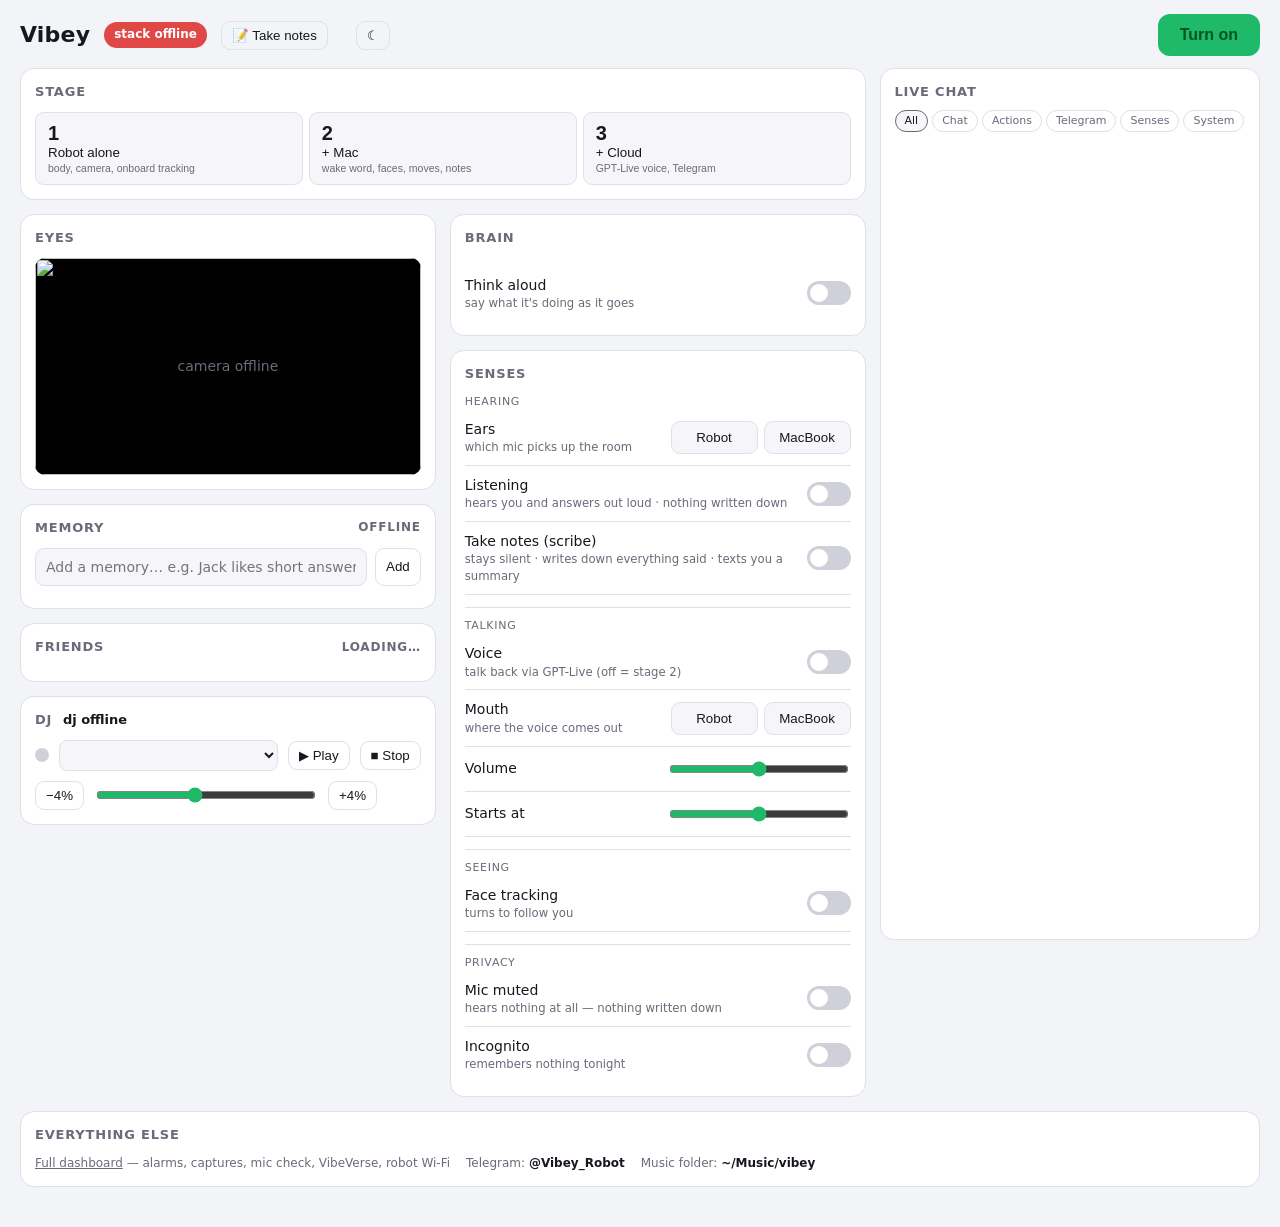
==== control.html @ 6e86411a "Stream of consciousness: inline event indicators in Live chat (dashboard + iOS) reachy_events.py: em" ====
<!doctype html>
<meta charset="utf-8">
<meta name="viewport" content="width=device-width,initial-scale=1">
<title>Vibey</title>
<style>
  /* Light by default, dark by OS setting; the ☀/☾ button pins either. */
  :root { color-scheme:light; --bg:#f3f4f8; --panel:#ffffff; --line:#dfe0e8; --text:#17171f; --dim:#6a6a7a; --on:#1fb96a; --off:#cfd0da; --warn:#c77a12; --bad:#e04848; --field:#f6f6fa; }
  @media (prefers-color-scheme:dark){ :root:not([data-theme="light"]) { color-scheme:dark; --bg:#0b0b0f; --panel:#15151c; --line:#26262f; --text:#ececf1; --dim:#8b8b99; --on:#7ef0a6; --off:#3a3a46; --warn:#ffb454; --bad:#ff6b6b; --field:#0f0f14; } }
  :root[data-theme="dark"] { color-scheme:dark; --bg:#0b0b0f; --panel:#15151c; --line:#26262f; --text:#ececf1; --dim:#8b8b99; --on:#7ef0a6; --off:#3a3a46; --warn:#ffb454; --bad:#ff6b6b; --field:#0f0f14; }
  * { box-sizing:border-box }
  body { margin:0; background:var(--bg); color:var(--text); font:14px/1.45 -apple-system,Inter,system-ui,sans-serif }
  a { color:inherit }
  .wrap { max-width:1100px; margin:0 auto; padding:18px 18px 60px }
  header { display:flex; align-items:center; gap:14px; flex-wrap:wrap; margin-bottom:16px }
  h1 { font-size:22px; margin:0; letter-spacing:.2px }
  .pill { padding:4px 10px; border-radius:999px; background:var(--off); font-size:12px; font-weight:600 }
  .pill.awake { background:var(--on); color:#052 }
  .pill.offline { background:var(--bad); color:#fff }
  .big { margin-left:auto; padding:12px 22px; border-radius:12px; border:0; font-size:16px; font-weight:700; cursor:pointer; color:#052; background:var(--on) }
  .big.off { background:var(--bad); color:#fff }
  .grid { display:grid; grid-template-columns:repeat(auto-fit,minmax(320px,1fr)); gap:14px }
  .panel { background:var(--panel); border:1px solid var(--line); border-radius:14px; padding:14px }
  .panel.wide { grid-column:1/-1 }
  h2 { font-size:13px; text-transform:uppercase; letter-spacing:.8px; color:var(--dim); margin:0 0 10px; display:flex; justify-content:space-between; align-items:center }
  .sub { color:var(--dim); font-size:12px }
  .eyes { position:relative; background:#000; border-radius:10px; overflow:hidden; aspect-ratio:16/9 }
  /* contain, not cover: the frame keeps its own shape whatever the box is, and
     the overlay canvas (sized to the same frame in JS) letterboxes with it, so
     the face circles stay on the faces. */
  .eyes img,.eyes video,.eyes canvas { position:absolute; inset:0; width:100%; height:100%; object-fit:contain }
  .eyes video { display:none } .eyes.rtc video { display:block } .eyes.rtc img { display:none }
  .eyes .noc { position:absolute; inset:0; display:grid; place-items:center; color:var(--dim) }
  .row { display:flex; align-items:center; justify-content:space-between; padding:9px 0; border-bottom:1px solid var(--line) }
  .row:last-child { border-bottom:0 }
  .row .l { display:flex; flex-direction:column }
  .row .l small { color:var(--dim) }
  .sw { width:44px; height:24px; border-radius:999px; background:var(--off); position:relative; cursor:pointer; border:0; flex:none; transition:background .15s }
  .sw::after { content:""; position:absolute; top:3px; left:3px; width:18px; height:18px; border-radius:50%; background:#fff; transition:left .15s }
  .sw.on { background:var(--on) } .sw.on::after { left:23px }
  .sw:disabled { opacity:.35; cursor:default }
  select { background:var(--field); color:var(--text); border:1px solid var(--line); border-radius:8px; padding:6px 8px }
  /* Sliders flex with their column instead of holding a fixed pixel width that
     crowds the label once the layout goes three-column. */
  input[type=range] { background:transparent; border:0; padding:0; height:22px; accent-color:var(--on);
    flex:1 1 120px; min-width:90px; max-width:180px; cursor:pointer; vertical-align:middle }
  #djslider { max-width:220px } #djtrack { flex:1 1 160px; min-width:0 }
  .seg { display:flex; gap:6px } .seg button { flex:1; padding:8px; border-radius:9px; border:1px solid var(--line); background:var(--field); color:var(--text); cursor:pointer }
  .seg button.on { background:var(--on); color:#052; border-color:var(--on); font-weight:700 }
  .fname { width:100%; background:transparent; border:1px solid transparent; border-radius:6px; color:inherit; font:inherit; text-align:center; padding:2px 4px }
  .fname:hover, .fname:focus { border-color:var(--line); outline:none; background:rgba(127,127,127,.08) }
  .stagebar { margin-bottom:14px }
  .stages button { display:grid; gap:2px; text-align:left; padding:10px 12px }
  .stages button b { font-size:20px; line-height:1 }
  .stages button small { color:var(--dim); font-weight:400; font-size:11px }
  .stages button.on small { color:inherit; opacity:.75 }
  .faces { display:grid; grid-template-columns:repeat(auto-fill,minmax(84px,1fr)); gap:10px }
  .face { text-align:center; font-size:12px } .face img { width:84px; height:84px; object-fit:cover; border-radius:12px; background:var(--off); display:block; margin:0 auto 4px }
  .face.here img { outline:3px solid var(--on) }
  /* Live chat: the conversation as it happens, newest at the bottom. */
  .log { font-family:ui-monospace,Menlo,monospace; font-size:13px; height:min(60vh,560px); overflow:auto; display:flex; flex-direction:column; gap:8px; padding-right:4px }
  .log .you { color:var(--text) } .log .bot { color:var(--on) }
  .log .who { font-weight:700; opacity:.7 }
  .log .empty { color:var(--dim); margin:auto; font-family:inherit }
  /* Stream of consciousness: compact inline indicators between the bubbles.
     Colour = kind. Tokens are redefined for dark below. */
  :root { --k-senses:#0b8fb0; --k-telegram:#2a74d8; --k-action:#a87a00; --k-thinking:#7a52d1; --k-system:var(--dim) }
  @media (prefers-color-scheme:dark){ :root:not([data-theme="light"]) { --k-senses:#5be3ff; --k-telegram:#6fb0ff; --k-action:#ffd23f; --k-thinking:#b89cff } }
  :root[data-theme="dark"] { --k-senses:#5be3ff; --k-telegram:#6fb0ff; --k-action:#ffd23f; --k-thinking:#b89cff }
  .evf { display:flex; gap:4px; flex-wrap:wrap; margin:-2px 0 8px }
  .evf button { font:inherit; font-size:11px; padding:2px 9px; border-radius:999px; border:1px solid var(--line); background:transparent; color:var(--dim); cursor:pointer }
  .evf button.on { background:var(--field); color:var(--text); border-color:var(--dim) }
  .log .ev { --k:var(--k-system); font-family:-apple-system,Inter,system-ui,sans-serif; font-size:12px; margin:-3px 0; animation:evin .25s ease-out }
  .log .ev.senses{--k:var(--k-senses)} .log .ev.telegram{--k:var(--k-telegram)} .log .ev.action{--k:var(--k-action)} .log .ev.thinking{--k:var(--k-thinking)}
  .log .ev > button { all:unset; box-sizing:border-box; display:flex; align-items:center; gap:7px; width:100%; padding:2px 8px 2px 7px; border-left:2px solid var(--k); border-radius:0 6px 6px 0; cursor:pointer; color:var(--dim) }
  .log .ev > button:hover, .log .ev.open > button { background:rgba(127,127,127,.08) }
  .log .ev .ic { width:16px; text-align:center; flex:none; font-size:11px }
  .log .ev .kd { color:var(--k); font-weight:600; flex:none; min-width:58px }
  .log .ev .lb { flex:1; min-width:0; white-space:nowrap; overflow:hidden; text-overflow:ellipsis }
  .log .ev .tm { flex:none; font-size:10.5px; opacity:.6; font-variant-numeric:tabular-nums }
  .log .ev pre { margin:3px 0 4px 9px; padding:7px 9px; border-left:2px solid var(--k); background:var(--field); border-radius:0 6px 6px 0; font:11.5px/1.45 ui-monospace,Menlo,monospace; color:var(--text); white-space:pre-wrap; word-break:break-word; max-height:260px; overflow:auto }
  .log .bubble.hl { background:rgba(127,127,127,.12); border-radius:6px }
  @keyframes evin { from { opacity:0; transform:translateY(3px) } to { opacity:1; transform:none } }
  .log.f-chat .ev:not(.thinking), .log.f-action > :not(.ev.action), .log.f-telegram > :not(.ev.telegram),
  .log.f-senses > :not(.ev.senses), .log.f-system > :not(.ev.system) { display:none }
  .dot { width:14px; height:14px; border-radius:50%; background:var(--off); display:inline-block; transition:transform .06s,background .06s; vertical-align:middle }
  .kv { display:flex; gap:16px; flex-wrap:wrap; color:var(--dim); font-size:12px } .kv b { color:var(--text) }
  .ghost { background:transparent; border:1px solid var(--line); color:var(--text); border-radius:9px; padding:6px 10px; cursor:pointer }
  .ghost:hover { border-color:var(--dim) }
  /* Group headings inside a panel: which sense a row belongs to, so "listening"
     and "take notes" can't read as two names for the same thing. */
  .grp { font-size:11px; text-transform:uppercase; letter-spacing:.7px; color:var(--dim);
         margin:12px 0 0; padding-top:10px; border-top:1px solid var(--line) }
  .grp:first-of-type { margin-top:0; padding-top:0; border-top:0 }
  .grp .warn { color:var(--warn); text-transform:none; letter-spacing:0; font-weight:600 }
  /* Memory: one plain file per memory, edited in place. */
  .mem { display:flex; gap:8px; align-items:flex-start; padding:6px 0; border-bottom:1px solid var(--line) }
  .mem:last-child { border-bottom:0 }
  .mem textarea { flex:1; resize:none; overflow:hidden; background:transparent; border:1px solid transparent; border-radius:8px;
    color:inherit; font:inherit; line-height:1.45; padding:5px 8px; min-height:32px }
  .mem textarea:hover,.mem textarea:focus { border-color:var(--line); outline:none; background:var(--field) }
  .mem .d { color:var(--dim); font-size:11px; white-space:nowrap; padding-top:7px; min-width:112px }
  .mem .x { background:transparent; border:0; color:var(--dim); cursor:pointer; font-size:16px; padding:4px 6px; border-radius:6px; line-height:1 }
  .mem .x:hover { color:var(--bad); background:rgba(127,127,127,.1) }
  .mem.saved textarea { border-color:var(--on) }
  .memadd { display:flex; gap:8px; margin-bottom:8px }
  .memadd input { flex:1; background:var(--field); color:var(--text); border:1px solid var(--line); border-radius:9px; padding:8px 10px; font:inherit }
  .memlist { columns:2 420px; column-gap:22px }
  .memlist .mem { break-inside:avoid }
  /* (legacy layer styles, unused) */
  .layer { padding:10px 0 4px; border-top:1px solid var(--line) }
  .layer:first-child { border-top:0; padding-top:0 }
  .layer h3 { margin:0 0 4px; font-size:13px; display:flex; align-items:center; gap:8px }
  .layer h3 .n { width:20px; height:20px; border-radius:6px; display:grid; place-items:center; background:var(--on); color:#052; font-size:12px }
  .layer h3 .where { margin-left:auto; font-weight:400; color:var(--dim); font-size:11px }
  .layer .row { padding:6px 0; align-items:flex-start; gap:10px }
  .layer .row > b { text-align:right; font-weight:600; white-space:nowrap }
  .mlist { margin:4px 0 2px; padding:0 0 0 16px; color:var(--dim); font-size:12px }
  .mlist li { margin:2px 0 }
  .tag { font-size:10px; font-weight:700; padding:1px 6px; border-radius:999px; border:1px solid var(--warn); color:var(--warn); white-space:nowrap }
  .memnext { color:var(--dim); font-size:12px; padding-top:8px; border-top:1px dashed var(--line) }

  /* Layout. JS (layout() below) puts the panels into independent columns, so
     a tall panel never stretches its neighbour and leaves a gap.
       m1 (<768px)     one column: Stage, Live chat, Eyes, Memory, Brain, Senses, rest
       m2 (768-1279)   Stage + Live chat full width, then two columns
       m3 (>=1280)     Stage on top; Eyes/Memory/DJ · Brain/Senses/Friends · sticky Live chat */
  .grid { display:flex; flex-direction:column; gap:14px }
  .cols { display:grid; gap:14px; align-items:start }
  .col { display:flex; flex-direction:column; gap:14px; min-width:0 }
  .m2 .cols { grid-template-columns:1fr 1fr }
  .m3 .cols { grid-template-columns:minmax(0,2fr) minmax(360px,.9fr) }
  .m3 .cols.pack, .m2 .cols.pack { grid-template-columns:minmax(0,1fr) minmax(0,1fr) }
  #p-friends h2 { cursor:pointer; user-select:none }
  #p-friends.shut #faces { display:none }
  .face.more { display:grid; place-items:center; width:84px; height:84px; margin:0 auto; border-radius:12px; border:1px dashed var(--line); background:var(--field); color:var(--dim); cursor:pointer; font:inherit; font-size:12px }
  .face.more:hover { color:var(--text); border-color:var(--dim) }
  .log .meta { color:var(--dim); font-style:italic; opacity:.75 }
  .colgrip { display:none }
  @media (min-width:1280px){
    .wrap { max-width:none; padding:14px 20px 40px }
    header { margin-bottom:12px }
    .stagebar { margin-bottom:0 }
    /* Live chat rides along as you scroll: a full-height column of its own. */
    .m3 .col.chat { align-self:stretch }
    .m3 #p-log { position:sticky; top:14px; height:calc(100vh - 28px); min-height:420px; display:flex; flex-direction:column }
    .m3 #p-log .log { flex:1 1 0; height:auto; min-height:0 }
    #p-eyes { position:relative }
    .m3 .colgrip { display:block; position:absolute; top:0; bottom:0; right:-10px; width:8px; cursor:col-resize; border-radius:4px; z-index:2 }
    .colgrip:hover,.colgrip.drag { background:var(--line) }
    .stages button small { font-size:10.5px }
  }
  .memlist { columns:1 }
  .panel { min-width:0 }
  @media (min-width:1700px){ .m3 .memlist { columns:2 300px } }
</style>

<div class=wrap>
<header>
  <h1>Vibey</h1>
  <span class=pill id=status>connecting…</span>
  <button class=ghost id=scribe title="Keep notes of the room and text them to Telegram">📝 Take notes</button>
  <span class=sub id=cost></span>
  <button class=ghost id=theme title="Light / dark" aria-label="Toggle light or dark mode">☾</button>
  <button class=big id=power>Turn on</button>
</header>

<div class=grid id=grid>

  <div class="panel stagebar wide" id=p-stage>
    <h2><span>Stage</span><span class=sub id=stagesub></span></h2>
    <div class="seg stages" id=stages>
      <button data-stage=1><b>1</b> Robot alone<small>body, camera, onboard tracking</small></button>
      <button data-stage=2><b>2</b> + Mac<small>wake word, faces, moves, notes</small></button>
      <button data-stage=3><b>3</b> + Cloud<small>GPT-Live voice, Telegram</small></button>
    </div>
  </div>

  <div class="panel wide" id=p-log>
    <h2><span>Live chat</span><span class=sub id=logsub></span></h2>
    <div class=evf id=evf role=group aria-label="Show in live chat"><button data-f=all>All</button><button data-f=chat>Chat</button><button data-f=action>Actions</button><button data-f=telegram>Telegram</button><button data-f=senses>Senses</button><button data-f=system>System</button></div>
    <div class=log id=log></div>
  </div>

  <div class="panel wide" id=p-eyes>
    <h2><span>Eyes</span><span class=sub id=eyesub></span></h2>
    <div class=eyes id=eyesbox>
      <img id=cam alt="">
      <video id=camv muted autoplay playsinline disablepictureinpicture></video>
      <canvas id=fov width=960 height=540></canvas>
      <div class=noc id=noc>camera offline</div>
    </div>
  </div>

  <div class=panel id=p-brain>
    <h2>Brain</h2>
    <div class=seg id=brain></div>
    <div class=sub id=brainsub style="margin-top:8px"></div>
    <div class=row style="margin-top:8px"><div class=l>Think aloud<small>say what it's doing as it goes</small></div><button class=sw data-dial=think_aloud></button></div>
  </div>

  <div class=panel id=p-senses>
    <h2>Senses</h2>
    <div class=grp>Hearing <span class=warn id=scribesub></span></div>
    <div class=row><div class=l>Ears<small>which mic picks up the room</small></div><div class=seg id=mic style="width:180px"><button data-mic=robot>Robot</button><button data-mic=laptop>MacBook</button></div></div>
    <div class=row><div class=l>Listening<small>hears you and answers out loud · nothing written down</small></div><button class=sw data-dial=listening></button></div>
    <div class=row><div class=l>Take notes (scribe)<small>stays silent · writes down everything said · texts you a summary</small></div><button class=sw id=scribe2 aria-label="Take notes"></button></div>

    <div class=grp>Talking</div>
    <div class=row><div class=l>Voice<small>talk back via GPT-Live (off = stage 2)</small></div><button class=sw data-dial=voice></button></div>
    <div class=row><div class=l>Mouth<small>where the voice comes out</small></div><div class=seg id=spk style="width:180px"><button data-spk=robot>Robot</button><button data-spk=laptop>MacBook</button></div></div>
    <div class=row><div class=l>Volume <small id=volv></small></div><input type=range id=vol min=0 max=100 step=5></div>
    <div class=row><div class=l>Starts at<small id=svolv></small></div><input type=range id=svol min=0 max=100 step=5></div>

    <div class=grp>Seeing</div>
    <div class=row><div class=l>Face tracking<small>turns to follow you</small></div><button class=sw data-dial=face_tracking></button></div>

    <div class=grp>Privacy</div>
    <div class=row><div class=l>Mic muted<small>hears nothing at all — nothing written down</small></div><button class=sw data-dial=muted></button></div>
    <div class=row><div class=l>Incognito<small>remembers nothing tonight</small></div><button class=sw data-dial=incognito></button></div>
  </div>

  <div class="panel wide" id=p-dj>
    <h2><span>DJ &nbsp;<span id=djtitle style="text-transform:none;letter-spacing:0;color:var(--text)">nothing loaded</span></span><span class=sub id=djbpm></span></h2>
    <div style="display:flex;gap:10px;align-items:center;flex-wrap:wrap">
      <span class=dot id=djdot></span>
      <select id=djtrack></select>
      <button class=ghost id=djplay>▶ Play</button>
      <button class=ghost id=djstop>■ Stop</button>
      <button class=ghost id=djdown>−4%</button>
      <input type=range id=djslider min=80 max=125 value=100>
      <button class=ghost id=djup>+4%</button>
      <span class=sub id=djpos></span>
    </div>
  </div>

  <div class=panel id=p-friends>
    <h2><span>Friends</span><span class=sub id=friendsub>loading…</span></h2>
    <div class=faces id=faces></div>
  </div>

  <div class="panel wide" id=p-memory>
    <h2><span>Memory</span><span class=sub id=memsub>loading…</span></h2>
    <form class=memadd id=memadd><input id=memnew placeholder="Add a memory… e.g. Jack likes short answers while coding" aria-label="New memory"><button class=ghost>Add</button></form>
    <div class=memlist id=memory></div>
  </div>

  <div class="panel wide" id=p-else>
    <h2>Everything else</h2>
    <div class=kv>
      <span><a href="/full">Full dashboard</a> — alarms, captures, mic check, VibeVerse, robot Wi-Fi</span>
      <span>Telegram: <b>@Vibey_Robot</b></span>
      <span>Music folder: <b>~/Music/vibey</b></span>
    </div>
  </div>
</div>
</div>

<script>
const $=id=>document.getElementById(id);
const CAM=location.protocol+'//'+location.hostname+':8771', DJ=location.protocol+'//'+location.hostname+':8778';
const j=(u,b)=>fetch(u,b?{method:'POST',headers:{'Content-Type':'application/json'},body:JSON.stringify(b)}:{}).then(r=>r.json()).catch(()=>null);

// ---- status + power -------------------------------------------------------
let chat=null, dials=null, brainInfo=null;
// What the user just asked for, shown immediately and held until the server
// agrees (or 40s pass). Every control here starts something that takes
// seconds — motors, sockets — and a click that changes nothing on screen
// for five seconds reads as a click that did nothing.
const want={power:null, brain:null, dials:{}, at:0};
const stale=()=>Date.now()-want.at>40000;
// One poll at a time. Three fetches can take longer than the 1.5s interval, and
// overlapping polls landed out of order, repainting a newer state with an older one.
let polling=false;
async function poll(){ if(polling) return; polling=true; try{ await pollOnce(); } finally{ polling=false; } }
async function pollOnce(){
  chat=await j('/chatstate'); dials=await j('/dials'); brainInfo=await j('/brain');
  if(chat&&want.power!==null){ const awakeNow=!chat.asleep&&!chat.off; if(awakeNow===want.power||stale()) want.power=null; }
  if(brainInfo&&want.brain&&(brainInfo.brain===want.brain||stale())) want.brain=null;
  if(dials) for(const k of Object.keys(want.dials)){ if(dials[k]===want.dials[k]||stale()) delete want.dials[k]; }
  const st=$('status'), p=$('power');
  if(!chat){ st.textContent='stack offline'; st.className='pill offline'; p.disabled=true; return; }
  p.disabled=false;
  const awake=!chat.asleep && !chat.off, busy=want.power!==null||!!chat.turning;
  // One plain answer to "what is it doing right now".
  const sc=chat.scribe||{}, brainName=(brainInfo&&brainInfo.brains&&brainInfo.brains[brainInfo.brain]&&brainInfo.brains[brainInfo.brain].label)||(chat.voice_brain==='live'?'GPT-Live':'Realtime');
  if(!busy&&!chat.off&&!sc.on&&(chat.stage||3)<3){ st.textContent=chat.stage===1?'stage 1 · robot alone':'stage 2 · Mac, no cloud'; st.className='pill awake'; } else
  st.textContent=busy?((want.power??(chat.turning==='on'))?'waking up…':'going to sleep…'):chat.off?'off':sc.on?`📝 taking notes · ${sc.minutes||0} min · not talking`:awake?(chat.speaking?`talking · ${brainName}`:`voice on · ${brainName} · listening`):'asleep · say "hey vibey"';
  st.className='pill'+((awake||sc.on)&&!busy?' awake':'');
  const stg=want.stage??chat.stage??3;
  document.querySelectorAll('#stages button').forEach(b=>{ b.classList.toggle('on',+b.dataset.stage===stg); b.disabled=chat.off||busy; });
  $('stagesub').textContent=want.stage?'switching…':chat.off?'switched off':({1:'only the Raspberry Pi is doing anything',2:'the Mac is thinking, nothing leaves the house',3:'everything on'})[stg];
  if(want.stage&&chat.stage===want.stage) want.stage=null;
  const sb=$('scribe'); sb.textContent=sc.on?'■ Stop notes':'📝 Take notes'; sb.disabled=busy||chat.off;
  const sb2=$('scribe2'); sb2.classList.toggle('on',!!sc.on); sb2.disabled=busy||chat.off;
  // Say out loud in the Hearing group when the room is being written down.
  $('scribesub').textContent=sc.on?`● writing this down · ${sc.minutes||0} min`:(dials&&dials.muted?'mic muted':'');
  p.disabled=busy||pressing; p.textContent=(busy||pressing)?'…':awake?'Turn off':'Turn on'; p.className='big'+(awake?' off':'');
  if(dials){ const sp=want.dials.speaker_source??dials.speaker_source; document.querySelectorAll('#spk button').forEach(b=>b.classList.toggle('on',b.dataset.spk===sp)); }
  if(dials){ const m=want.dials.mic_source??dials.mic_source; document.querySelectorAll('#mic button').forEach(b=>b.classList.toggle('on',b.dataset.mic===m)); }
  if(dials){ document.querySelectorAll('.sw[data-dial]').forEach(b=>{ const k=b.dataset.dial; const v=(k in want.dials)?want.dials[k]:!!dials[k]; b.classList.toggle('on',v); b.disabled=!awake&&(k==='listening'||k==='face_tracking'); });
    if(document.activeElement!==$('vol')){ if(dials.volume!=null){ const v=volToSlider(dials.volume); $('vol').value=v; $('volv').textContent=v+'%'; $('vol').disabled=false; } else { $('volv').textContent='–'; $('vol').disabled=true; } }
    if(document.activeElement!==$('svol')){ if(dials.start_volume!=null){ const v=volToSlider(dials.start_volume); $('svol').value=v; $('svolv').textContent=v+'% on every wake'; $('svol').disabled=false; } else { $('svolv').textContent='–'; $('svol').disabled=true; } } }
  if(brainInfo) renderBrain();
  renderLog();
  const c=await j('/cost'); if(c) $('cost').textContent=`$${(c.today||0).toFixed(2)} today`;
}
(function(){ const r=document.documentElement, b=$('theme');
  const dark=()=>r.dataset.theme?r.dataset.theme==='dark':matchMedia('(prefers-color-scheme: dark)').matches;
  try{ const t=localStorage.getItem('vibey-theme'); if(t) r.dataset.theme=t; }catch(_){}
  const paint=()=>{ b.textContent=dark()?'☀':'☾'; }; paint();
  b.onclick=()=>{ r.dataset.theme=dark()?'light':'dark'; try{localStorage.setItem('vibey-theme',r.dataset.theme);}catch(_){} paint(); };
})();
document.querySelectorAll('#stages button').forEach(b=>b.onclick=async()=>{ const n=+b.dataset.stage; want.stage=n; want.at=Date.now(); poll(); const r=await j('/stage',{stage:n}); if(!r||r.error){ want.stage=null; if(r&&r.error) alert(r.error); } poll(); });
document.querySelectorAll('#spk button').forEach(b=>b.onclick=async()=>{ want.dials.speaker_source=b.dataset.spk; want.at=Date.now(); poll(); const r=await j('/dials',{speaker_source:b.dataset.spk}); if(!r||r.error) delete want.dials.speaker_source; poll(); });
document.querySelectorAll('#mic button').forEach(b=>b.onclick=async()=>{ want.dials.mic_source=b.dataset.mic; want.at=Date.now(); poll(); const r=await j('/dials',{mic_source:b.dataset.mic}); if(!r||r.error) delete want.dials.mic_source; poll(); });
$('scribe2').onclick=()=>$('scribe').onclick();
$('scribe').onclick=async()=>{ const on=!(chat&&chat.scribe&&chat.scribe.on); $('scribe').disabled=true; const r=await j('/scribe',{on}); if(r&&r.error) alert(r.error); poll(); };
// Power: disabled the moment it is pressed, and the target comes from a FRESH
// read of the chat service, not the last poll. Toggling a stale copy is what
// turned one press into ON, then OFF a few seconds later, then ON again.
let pressing=false;
$('power').onclick=async()=>{ const p=$('power'); if(p.disabled||pressing) return; pressing=true; p.disabled=true; p.textContent='…'; try{
  const cur=await j('/chatstate'); if(!cur||cur.mode==='offline') return;
  chat=cur; want.at=Date.now();
  if(cur.turning){ want.power=cur.turning==='on'; return; }
  const on=!(!cur.asleep&&!cur.off); want.power=on;
  const r=await j('/turn',{on});
  if(!r||r.error){ want.power=null; if(r&&r.error) alert(r.error); } else if(r.ignored&&!r.turning) want.power=null;
  } finally{ pressing=false; } poll(); };
document.querySelectorAll('.sw[data-dial]').forEach(b=>b.onclick=async()=>{ const k=b.dataset.dial; const v=!((k in want.dials)?want.dials[k]:(dials&&dials[k])); want.dials[k]=v; want.at=Date.now(); b.classList.toggle('on',v); const r=await j('/dials',{[k]:v}); if(!r||r.error){ delete want.dials[k]; } poll(); });
// The robot's bottom half is near-silent (its volume curve is not even), so the
// slider spans only the audible 50-100. Slider 0 still means off.
const sliderToVol=s=>s<=0?0:Math.round(50+s/2), volToSlider=v=>v<=0?0:Math.max(5,Math.round((v-50)*2/5)*5);
$('vol').oninput=e=>$('volv').textContent=e.target.value+'%';
$('vol').onchange=async e=>{ await j('/dials',{volume:sliderToVol(+e.target.value)}); poll(); };
// "Starts at" changes the next wake, not this moment — no whistle, nothing
// audible happens when you move it. That is why it is a second slider and not
// a mode on the first one.
$('svol').oninput=e=>$('svolv').textContent=e.target.value+'% on every wake';
$('svol').onchange=async e=>{ await j('/dials',{start_volume:sliderToVol(+e.target.value)}); poll(); };

// ---- brain ----------------------------------------------------------------
function renderBrain(){
  const seg=$('brain'); const opts=brainInfo.options||{};
  const shown=want.brain||brainInfo.brain;
  seg.innerHTML=Object.entries(opts).map(([k,v])=>`<button data-b="${k}" class="${k===shown?'on':''}">${v.label}${want.brain===k?' …':''}</button>`).join('');
  seg.querySelectorAll('button').forEach(b=>b.onclick=async()=>{ want.brain=b.dataset.b; want.at=Date.now(); renderBrain(); const r=await j('/brain',{brain:b.dataset.b}); if(!r||r.error){ want.brain=null; alert((r&&r.error)||'brain switch failed'); } poll(); });
  const cur=opts[shown]; const awake=chat&&!chat.asleep&&!chat.off;
  $('brainsub').textContent=(cur?cur.blurb:'')+(want.brain?(awake?' · restarting the conversation on it…':' · saved, used on next wake'):'');
}

// ---- layout ---------------------------------------------------------------
// Narrow: one column in reading order. Medium/wide: Stage on top, then the
// panels below are packed into two EQUAL-width columns, each going into
// whichever column is shortest right now (masonry). Equal widths mean moving a
// panel never changes its height, so packing settles instead of flapping.
// Wide adds Live chat as its own sticky right column. Re-packed on resize and
// whenever a panel's height changes (ResizeObserver).
const ORDER=['p-stage','p-log','p-eyes','p-memory','p-brain','p-senses','p-dj','p-friends','p-else'];
const PACK=['p-eyes','p-brain','p-senses','p-memory','p-friends','p-dj'];
let layoutMode=0, packKey='', packRaf=0;
const PNL=Object.fromEntries(ORDER.map(id=>[id,document.getElementById(id)])), $p=id=>PNL[id]; // cached: detached panels aren't findable by id
const div=(cls,...kids)=>{ const d=document.createElement('div'); d.className=cls; kids.forEach(k=>d.appendChild(k)); return d; };
function layout(){ const w=innerWidth, m=w>=1280?3:w>=768?2:1;
  if(m!==layoutMode){ layoutMode=m; packKey='';
    const g=$('grid'), L=$('log'), atEnd=L.scrollTop+L.clientHeight>=L.scrollHeight-40;
    if(m===1) g.replaceChildren(...ORDER.map($p));
    else { const pack=div('cols pack',div('col'),div('col'));
      g.replaceChildren(...(m===2 ? [$p('p-stage'),$p('p-log'),pack,$p('p-else')]
        : [div('cols',div('col main',$p('p-stage'),pack),div('col chat',$p('p-log'))),$p('p-else')])); }
    g.className='grid m'+m; if(atEnd) L.scrollTop=L.scrollHeight; }
  pack(); }
function pack(){ if(layoutMode===1) return; const cs=document.querySelectorAll('.pack > .col'); if(cs.length<2) return;
  const a=document.activeElement; if(a&&/^(INPUT|TEXTAREA|SELECT)$/.test(a.tagName)&&a.closest('.pack')) return; // never move a panel mid-edit
  const h=[0,0], gap=14, to=PACK.map(id=>{ const i=h[1]<h[0]?1:0; h[i]+=$p(id).offsetHeight+gap; return i; });
  const key=to.join(''); if(key===packKey) return; packKey=key;
  PACK.forEach((id,k)=>cs[to[k]].appendChild($p(id))); }
const repack=()=>{ cancelAnimationFrame(packRaf); packRaf=requestAnimationFrame(layout); };
layout(); addEventListener('resize',repack); document.addEventListener('focusout',()=>setTimeout(repack,50));
if(window.ResizeObserver){ const ro=new ResizeObserver(repack); PACK.forEach(id=>ro.observe($p(id))); }

// ---- eyes -----------------------------------------------------------------
// Two ways to see. MJPEG from the camera bridge (:8771) is the default: works
// from any device, respects privacy mode, ~30fps, frames served <5ms after
// they arrive. Opt-in (?rtc=1, remembered; ?rtc=0 to undo), this page opens
// its own WebRTC session straight to the robot the way Pollen's desktop app
// does: hardware H.264 into a <video>, MJPEG until its first frame and again
// if it drops. Not the default because it is no faster here (Chrome holds
// ~150ms in its jitter buffer; measured level with MJPEG) and every direct
// viewer is another ~8 Mbps on the robot's Wi-Fi uplink: with two of them
// open the bridge fell from 28fps to 6, starving gestures and face memory.
const camImg=()=>{ if(!$('cam').src) $('cam').src=CAM+'/stream'; };
camImg(); $('cam').onerror=()=>{ if(!$('eyesbox').classList.contains('rtc')) $('noc').style.display='grid'; };
// Match the overlay to the real frame size, so "contain" letterboxes both the
// same way and a circle drawn at 0.5,0.5 lands in the middle of the picture.
const fitFov=(w,h)=>{ const c=$('fov'); if(w&&h&&(c.width!==w||c.height!==h)){ c.width=w; c.height=h; } };
$('cam').onload=e=>{ $('noc').style.display='none'; fitFov(e.target.naturalWidth,e.target.naturalHeight); };
(()=>{ const V=$('camv'), box=$('eyesbox');
  const q=new URLSearchParams(location.search).get('rtc');
  try{ if(q!==null) localStorage.setItem('vibey.rtc',q==='1'?'1':'0'); if(localStorage.getItem('vibey.rtc')!=='1') return; }catch(_){ if(q!=='1') return; }
  if(!window.RTCPeerConnection || !/^(localhost|127\.0\.0\.1|\[::1\])$/.test(location.hostname)) return;
  let pc=null, ws=null, live=false, retry=0, lastT=0, lastAt=0, began=0;
  const show=on=>{ live=on; box.classList.toggle('rtc',on);
    if(on){ $('noc').style.display='none'; $('cam').removeAttribute('src'); }  // stop pulling MJPEG
    else camImg(); };
  const stop=why=>{ if(why) console.log('[eyes] webrtc:',why); try{ws&&ws.close()}catch(_){}; try{pc&&pc.close()}catch(_){};
    ws=pc=null; if(live) show(false); clearTimeout(retry); retry=setTimeout(start,why==='privacy'?5000:8000); };
  async function start(){
    if(document.hidden){ clearTimeout(retry); retry=setTimeout(start,2000); return; }  // no robot uplink spent on a hidden page
    const st=await fetch(CAM+'/status').then(r=>r.json()).catch(()=>null);
    const R=st&&st.robot; if(!R){ return stop('privacy'); }
    const ip=R.host; let sid=null; began=Date.now();
    // The robot builds its ICE candidates from the address it THINKS it has.
    // After a network move that can be stale (10.42.0.1, hotspot mode) while
    // the robot answers fine at ip, so also offer every candidate at ip.
    const fix=c=>{ const m=/^(candidate:\S+ \d+ udp \d+ )(\d+\.\d+\.\d+\.\d+)( .*typ host.*)$/i.exec(c);
      return m&&/^\d+\.\d+\.\d+\.\d+$/.test(ip)&&m[2]!==ip ? [c, m[1]+ip+m[3]] : [c]; };
    ws=new WebSocket(`ws://${ip}:${R.signalling}`);
    pc=new RTCPeerConnection({iceServers:[]}); window.vibeyEyes={pc};  // for getStats() from the console
    const send=o=>ws&&ws.readyState===1&&ws.send(JSON.stringify(o));
    pc.onicecandidate=e=>{ if(e.candidate&&sid) send({type:'peer',sessionId:sid,ice:{candidate:e.candidate.candidate,sdpMLineIndex:e.candidate.sdpMLineIndex}}); };
    pc.ontrack=e=>{ if(e.track.kind!=='video') return;
      // Ask for the smallest playout delay the browser will give us.
      try{ e.receiver.playoutDelayHint=0 }catch(_){} try{ e.receiver.jitterBufferTarget=0 }catch(_){}
      V.srcObject=new MediaStream([e.track]); V.play().catch(()=>{}); };
    pc.onconnectionstatechange=()=>{ if(['failed','closed'].includes(pc&&pc.connectionState)) stop(pc.connectionState); };
    ws.onclose=()=>{ if(pc) stop('signalling closed'); };
    ws.onmessage=async ev=>{ const m=JSON.parse(ev.data);
      const open=id=>{ if(id&&!sid){ sid='pending'; send({type:'startSession',peerId:id}); } };
      if(m.type==='welcome'){ send({type:'setPeerStatus',roles:['listener'],meta:{name:'vibey-dashboard'}}); send({type:'list'}); }
      else if(m.type==='list') open(((m.producers||[]).find(p=>p.meta&&p.meta.name==='reachymini')||{}).id);
      else if(m.type==='peerStatusChanged'&&(m.roles||[]).includes('producer')&&m.meta&&m.meta.name==='reachymini') open(m.peerId);
      else if(m.type==='sessionStarted') sid=m.sessionId;
      else if(m.type==='peer'&&m.sdp){
        const sdp=m.sdp.sdp.split('\r\n').flatMap(l=>l.startsWith('a=candidate:')?fix(l.slice(2)).map(c=>'a='+c):[l]).join('\r\n');
        await pc.setRemoteDescription({type:m.sdp.type,sdp});
        // Receive-only, no local tracks: we never send audio back (the bridge
        // learned the hard way that client audio barges in over the speaker).
        // Marking the robot's mic m-line inactive would be tidier, but the
        // robot ends the session if we do, so its audio arrives and is ignored.
        const a=await pc.createAnswer(); await pc.setLocalDescription(a);
        send({type:'peer',sessionId:sid,sdp:{type:a.type,sdp:a.sdp}}); }
      else if(m.type==='peer'&&m.ice&&m.ice.candidate)
        for(const c of fix(m.ice.candidate)) pc.addIceCandidate({candidate:c,sdpMLineIndex:m.ice.sdpMLineIndex}).catch(()=>{});
      else if(m.type==='endSession'||m.type==='error') stop(m.type+(m.details?': '+m.details:''));
    };
  }
  // Live = frames are actually advancing. A frozen track falls back to MJPEG.
  setInterval(()=>{ const t=V.currentTime, now=Date.now();
    if(t!==lastT){ lastT=t; lastAt=now; if(!live&&V.videoWidth){ show(true); fitFov(V.videoWidth,V.videoHeight); } }
    else if(live&&now-lastAt>3000) stop('video stalled');
    else if(!live&&pc&&now-began>12000) stop('no video after 12s'); },500);
  document.addEventListener('visibilitychange',()=>{ if(document.hidden&&pc) stop('hidden'); });
  start();
})();
async function eyes(){
  const p=await j('/perception'); if(!p) return;
  const c=$('fov'), x=c.getContext('2d'); x.clearRect(0,0,c.width,c.height);
  const people=p.people||[]; $('eyesub').textContent=people.length?people.map(q=>q.name||'someone new').join(', '):'nobody in view';
  // Memory reports each face as a centre-origin offset (-1..1), not a box.
  // Sizes in frame pixels, so they look the same whatever the camera's size.
  const r=c.width*0.048, fs=Math.round(c.width*0.019);
  for(const q of people){ const cx=(q.x/2+0.5)*c.width, cy=(q.y/2+0.5)*c.height;
    x.strokeStyle=q.name?'#7ef0a6':'#ffb454'; x.lineWidth=c.width*0.003; x.beginPath(); x.arc(cx,cy,r,0,Math.PI*2); x.stroke();
    x.fillStyle=x.strokeStyle; x.font=`bold ${fs}px system-ui`; x.fillText(q.name||'?',cx-x.measureText(q.name||'?').width/2,cy-r-fs*0.55); }
}

// ---- friends --------------------------------------------------------------
let showUnnamed=false;
(()=>{ const P=$('p-friends'); try{ if(localStorage.getItem('vibey.friendsShut')==='1') P.classList.add('shut'); }catch(_){}
  P.querySelector('h2').onclick=()=>{ P.classList.toggle('shut'); try{localStorage.setItem('vibey.friendsShut',P.classList.contains('shut')?'1':'0');}catch(_){} friends(); }; })();
async function friends(){
  const list=await j('/peoplelist'); if(!Array.isArray(list)) return;
  const here=new Set(((await j('/perception'))||{}).people?.map(q=>q.face_id)||[]);
  $('friendsub').textContent=`${list.filter(p=>p.name).length} named · ${list.length} known ${$('p-friends').classList.contains('shut')?'▸':'▾'}`;
  if(document.activeElement&&document.activeElement.classList.contains('fname')) return; // don't redraw mid-rename
  const esc=t=>String(t||'').replace(/[&<>"]/g,c=>({'&':'&amp;','<':'&lt;','>':'&gt;','"':'&quot;'}[c]));
  const named=list.filter(p=>p.name), unnamed=list.filter(p=>!p.name);
  const tile=p=>`<div class="face ${here.has(p.id)?'here':''}" title="seen ${p.times_seen}× · click the name to rename"><img src="${p.snapshot||''}" onerror="this.style.visibility='hidden'"><input class=fname data-id="${esc(p.id)}" value="${esc(p.name)}" placeholder="name…" aria-label="Name for this face"></div>`;
  $('faces').innerHTML=(named.map(tile).join('')+(unnamed.length?(showUnnamed?unnamed.map(tile).join('')+`<div><button class="face more" id=facemore>hide unnamed</button></div>`:`<div><button class="face more" id=facemore>+${unnamed.length} unnamed</button></div>`):''))||'<span class=sub>no faces saved yet</span>';
  const fm=$('facemore'); if(fm) fm.onclick=()=>{ showUnnamed=!showUnnamed; friends(); };
  document.querySelectorAll('.fname').forEach(inp=>{ const was=inp.value;
    const save=async()=>{ const v=inp.value.trim(); if(!v||v===was) return; inp.disabled=true; await j('/nameface',{name:v,face_id:inp.dataset.id}); friends(); };
    inp.onkeydown=e=>{ if(e.key==='Enter') inp.blur(); if(e.key==='Escape'){ inp.value=was; inp.blur(); } };
    inp.onblur=save; });
}

// ---- log ------------------------------------------------------------------
// The conversation plus Vibey's stream of consciousness (GET /events): one
// timeline, append-only. Nodes are inserted at their place by time and never
// rebuilt, so nothing flickers and an open event stays open.
const escL=t=>String(t??'').replace(/[&<>"]/g,c=>({'&':'&amp;','<':'&lt;','>':'&gt;','"':'&quot;'}[c]));
const LOGSEEN=new Set(), LOGMAX=400, KLABEL={senses:'senses',telegram:'telegram',action:'action',thinking:'mind',system:'system',chat:'chat'};
let evLast=0, evCount=0, logFilter='all';
const hhmm=ts=>{ const d=new Date(ts); return d.getHours().toString().padStart(2,'0')+':'+d.getMinutes().toString().padStart(2,'0'); };
function logPlace(node, ts){ const L=$('log'), atEnd=L.scrollTop+L.clientHeight>=L.scrollHeight-40;
  node.dataset.ts=ts; const e=L.querySelector('.empty'); if(e) e.remove();
  let ref=null; for(let c=L.lastElementChild;c;c=c.previousElementSibling){ if(+c.dataset.ts<=ts) break; ref=c; }
  L.insertBefore(node, ref);
  while(L.children.length>LOGMAX) L.firstElementChild.remove();
  if(atEnd) L.scrollTop=L.scrollHeight; }
function renderLog(){ if(!chat||!chat.transcript) return;
  for(const t of chat.transcript.slice(-120)){ const text=(t.text||'');
    if(/^\(\s*(OpenAI )?Realtime mode/i.test(text)) continue;
    const k='t'+t.ts+t.who; if(LOGSEEN.has(k)) continue; LOGSEEN.add(k);
    const d=document.createElement('div');
    if(/^\(.*\)$/.test(text.trim())){ d.className='meta'; d.textContent=text; }
    else { d.className='bubble '+(t.who==='you'?'you':'bot'); d.dataset.turn=t.ts; d.innerHTML=`<span class=who>${t.who==='you'?'you':'vibey'}</span> · ${escL(text)}`; }
    logPlace(d, t.ts); }
  if(!$('log').children.length) $('log').innerHTML='<div class=empty>Say something — the conversation shows up here.</div>';
  $('logsub').textContent=(chat.transcript.length?chat.transcript.length+' lines':'')+(evCount?` · ${evCount} events`:''); }
function evDetail(ev){ const out={...(ev.detail||{})};
  if(ev.turn){ const b=$('log').querySelector(`.bubble[data-turn="${ev.turn}"]`); if(b) out.after=b.textContent.replace(/^you · /,''); }
  if(ev.source) out.source=ev.source; out.time=new Date(ev.ts).toLocaleTimeString();
  return JSON.stringify(out,null,2); }
function addEvent(ev){ const k='e'+ev.id+':'+ev.ts; if(LOGSEEN.has(k)) return; LOGSEEN.add(k); evCount++;
  const d=document.createElement('div'); d.className='ev '+ev.kind;
  d.innerHTML=`<button type=button title="${escL(ev.text)}"><span class=ic>${escL(ev.icon||'•')}</span><span class=kd>${KLABEL[ev.kind]||ev.kind}</span><span class=lb>${escL(ev.text)}</span><span class=tm>${hhmm(ev.ts)}</span></button>`;
  d.firstElementChild.onclick=()=>{ const open=d.classList.toggle('open'); let pre=d.querySelector('pre');
    if(open&&!pre){ pre=document.createElement('pre'); pre.textContent=evDetail(ev); d.appendChild(pre); } if(pre) pre.hidden=!open;
    const b=ev.turn&&$('log').querySelector(`.bubble[data-turn="${ev.turn}"]`); if(b) b.classList.toggle('hl',open); };
  logPlace(d, ev.ts); }
let evBusy=false;
async function evPoll(){ if(evBusy) return; evBusy=true; try{
  const r=await j('/events?since='+evLast); if(!r||!Array.isArray(r.events)) return;
  if(r.last<evLast) evLast=0;               // chat service restarted with fresh ids
  for(const ev of r.events){ addEvent(ev); evLast=Math.max(evLast,ev.id); }
  } finally{ evBusy=false; } }
(()=>{ const F=$('evf'), L=$('log');
  const set=f=>{ logFilter=f; L.className='log'+(f==='all'?'':' f-'+f); F.querySelectorAll('button').forEach(b=>b.classList.toggle('on',b.dataset.f===f)); try{localStorage.setItem('vibey.logFilter',f);}catch(_){} L.scrollTop=L.scrollHeight; };
  let f='all'; try{ f=localStorage.getItem('vibey.logFilter')||'all'; }catch(_){}
  F.querySelectorAll('button').forEach(b=>b.onclick=()=>set(b.dataset.f)); set(f); })();

// ---- dj -------------------------------------------------------------------
let dj=null, lastBeat=0, sliding=false;
const djp=(p,b)=>fetch(DJ+p,{method:'POST',headers:{'Content-Type':'application/json'},body:JSON.stringify(b||{})}).then(r=>r.json()).catch(()=>null);
async function djTracks(){ try{ const t=await(await fetch(DJ+'/tracks')).json(); const s=$('djtrack'),cur=s.value; s.innerHTML=(t.tracks||[]).map(n=>`<option>${n}</option>`).join('')||'<option>(drop files in ~/Music/vibey)</option>'; if(cur)s.value=cur; }catch(_){} }
async function djPoll(){ try{ dj=await(await fetch(DJ+'/status')).json(); }catch(_){ dj=null; }
  if(!dj){ $('djtitle').textContent='dj offline'; return; }
  $('djtitle').textContent=dj.track||'nothing loaded'; $('djbpm').textContent=dj.bpm?`${dj.target_bpm} BPM`:''; $('djpos').textContent=dj.track?`${dj.position}s / ${dj.duration}s`:'';
  $('djplay').textContent=dj.playing?'❚❚ Pause':'▶ Play'; if(!sliding)$('djslider').value=Math.round((dj.rate||1)*100); }
function pulse(){ if(dj&&dj.playing&&dj.target_bpm){ const spb=60/dj.target_bpm,now=performance.now()/1000; if(now-lastBeat>=spb){ lastBeat=now; const d=$('djdot'); d.style.background='#7ef0a6'; d.style.transform='scale(1.7)'; setTimeout(()=>{d.style.background='';d.style.transform='';},90);} } requestAnimationFrame(pulse); }
$('djplay').onclick=async()=>{ if(dj&&dj.playing) await djp('/pause'); else await djp('/play',{track:$('djtrack').value}); djPoll(); };
$('djstop').onclick=async()=>{ await djp('/stop'); djPoll(); };
$('djup').onclick=async()=>{ await djp('/nudge',{percent:4}); djPoll(); };
$('djdown').onclick=async()=>{ await djp('/nudge',{percent:-4}); djPoll(); };
$('djslider').oninput=()=>{sliding=true}; $('djslider').onchange=async e=>{ sliding=false; if(dj&&dj.bpm) await djp('/tempo',{bpm:dj.bpm*e.target.value/100}); djPoll(); };
$('djtrack').onchange=async e=>{ await djp('/load',{track:e.target.value}); djPoll(); };

// ---- memory ---------------------------------------------------------------
// One short file per memory in memories/ (GET/POST/DELETE /memories). Edit a
// line and click away to save; the brain reads these fresh on its next turn.
const escM=t=>String(t??'').replace(/[&<>"]/g,c=>({'&':'&amp;','<':'&lt;','>':'&gt;','"':'&quot;'}[c]));
const memReq=(m,b)=>fetch('/memories',{method:m,headers:{'Content-Type':'application/json'},body:b?JSON.stringify(b):undefined}).then(r=>r.json()).catch(()=>null);
const grow=t=>{ t.style.height='auto'; t.style.height=t.scrollHeight+2+'px'; };
async function memPoll(force){
  const box=$('memory'); if(!force&&box.contains(document.activeElement)) return; // don't redraw mid-edit
  const d=await memReq('GET'); if(!d||!d.memories){ $('memsub').textContent='offline'; return; }
  const list=d.memories.slice().reverse();
  $('memsub').textContent=`${list.length} ${list.length===1?'memory':'memories'} · `+(d.robot?'stored on Vibey’s chip':'memories/ on the Mac'); $('memsub').title=d.robot||d.where||'';
  box.innerHTML=list.map(m=>`<div class=mem data-id="${escM(m.id)}"><span class=d>${escM(m.date)}</span><textarea rows=1 aria-label="Memory">${escM(m.text)}</textarea><button class=x title="Delete" aria-label="Delete memory">×</button></div>`).join('')||'<span class=sub>No memories yet. Add one above, or tell Vibey “remember that…”.</span>';
  box.querySelectorAll('.mem').forEach(row=>{ const t=row.querySelector('textarea'), id=row.dataset.id; let was=t.value; grow(t);
    t.oninput=()=>grow(t);
    t.onkeydown=e=>{ if(e.key==='Enter'&&!e.shiftKey){ e.preventDefault(); t.blur(); } if(e.key==='Escape'){ t.value=was; grow(t); t.blur(); } };
    t.onblur=async()=>{ const v=t.value.trim(); if(v===was) return; if(!v){ t.value=was; grow(t); return; }
      const r=await memReq('POST',{id,text:v}); if(r&&r.ok){ was=v; row.classList.add('saved'); setTimeout(()=>row.classList.remove('saved'),900); } else alert((r&&r.error)||'save failed'); };
    row.querySelector('.x').onclick=async()=>{ if(!confirm('Delete this memory?\n\n'+was)) return; await memReq('DELETE',{id}); memPoll(true); };
  });
}
$('memadd').onsubmit=async e=>{ e.preventDefault(); const v=$('memnew').value.trim(); if(!v) return;
  const r=await memReq('POST',{text:v}); if(r&&r.ok){ $('memnew').value=''; memPoll(true); } else alert((r&&r.error)||'add failed'); };

poll(); setInterval(poll,1500); evPoll(); setInterval(evPoll,1200); memPoll(true); setInterval(memPoll,15000); eyes(); setInterval(eyes,500); friends(); setInterval(friends,8000); djTracks(); djPoll(); setInterval(djPoll,700); setInterval(djTracks,15000); pulse();
</script>
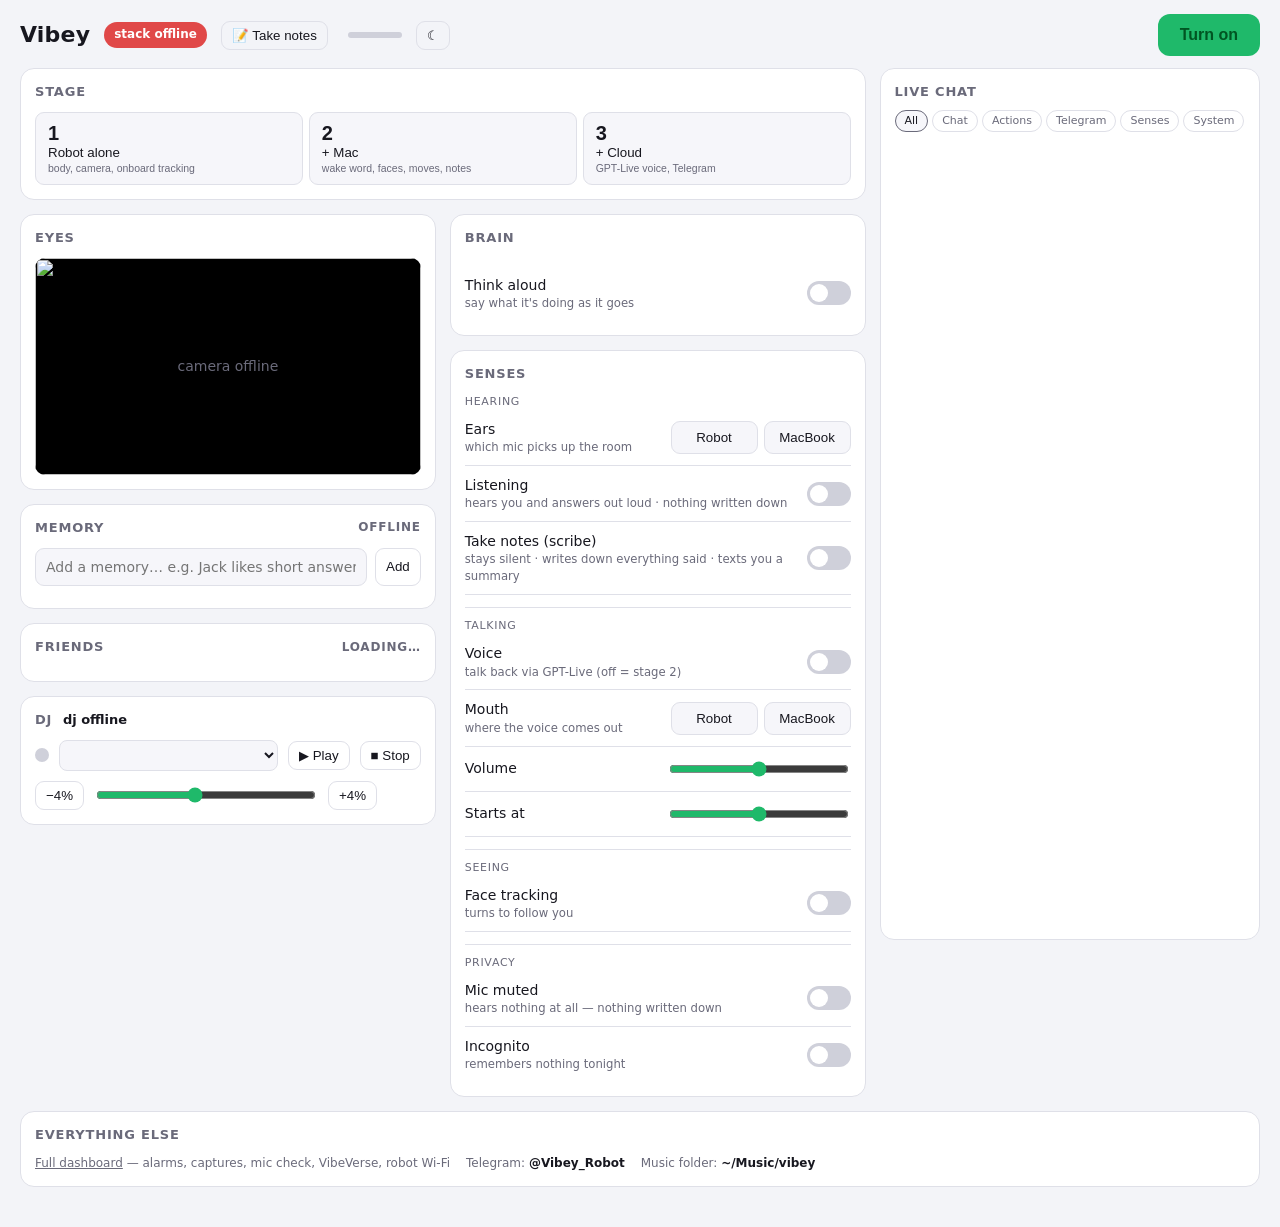
==== commit c94b66bb: "Cost: meter every OpenAI call per source, budget guard, real-bill hookup reachy_cost.py now records " ====
--- a/control.html
+++ b/control.html
@@ -152,6 +152,17 @@
   .memlist { columns:1 }
   .panel { min-width:0 }
   @media (min-width:1700px){ .m3 .memlist { columns:2 300px } }
+  .costchip { cursor:pointer; display:inline-flex; align-items:center; gap:6px; position:relative }
+  .costchip .bar { width:54px; height:6px; border-radius:3px; background:var(--off); overflow:hidden; display:inline-block }
+  .costchip .bar i { display:block; height:100%; background:var(--on) }
+  .costchip.warn .bar i { background:var(--warn) } .costchip.over .bar i { background:var(--bad) }
+  .costchip.over { color:var(--bad) }
+  #costpanel { display:none; position:absolute; top:22px; right:0; z-index:20; min-width:260px; max-width:min(320px,90vw);
+    background:var(--panel); border:1px solid var(--line); border-radius:10px; padding:10px 12px; color:var(--text);
+    box-shadow:0 6px 24px rgba(0,0,0,.18); font-size:12px; line-height:1.5; cursor:default }
+  .costchip.open #costpanel { display:block }
+  #costpanel .row { display:flex; justify-content:space-between; gap:12px }
+  #costpanel .h { color:var(--dim); margin-top:6px }
 </style>
 
 <div class=wrap>
@@ -159,7 +170,7 @@
   <h1>Vibey</h1>
   <span class=pill id=status>connecting…</span>
   <button class=ghost id=scribe title="Keep notes of the room and text them to Telegram">📝 Take notes</button>
-  <span class=sub id=cost></span>
+  <span class="sub costchip" id=costchip title="OpenAI spend — click for the breakdown"><span id=cost></span><span class=bar><i id=costbar style="width:0"></i></span><div id=costpanel></div></span>
   <button class=ghost id=theme title="Light / dark" aria-label="Toggle light or dark mode">☾</button>
   <button class=big id=power>Turn on</button>
 </header>
@@ -302,8 +313,31 @@
     if(document.activeElement!==$('svol')){ if(dials.start_volume!=null){ const v=volToSlider(dials.start_volume); $('svol').value=v; $('svolv').textContent=v+'% on every wake'; $('svol').disabled=false; } else { $('svolv').textContent='–'; $('svol').disabled=true; } } }
   if(brainInfo) renderBrain();
   renderLog();
-  const c=await j('/cost'); if(c) $('cost').textContent=`$${(c.today||0).toFixed(2)} today`;
+  const c=await j('/cost'); if(c) renderCost(c);
 }
+const COST_LABELS={live_voice:'live voice',live_backend:'live brain (gpt-5.5)',realtime_voice:'realtime voice',text_brain:'texts',guest_brain:'guests',vision:'vision',other:'other'};
+function renderCost(c){
+  const b=c.budget||{}, f=Math.min(1,b.fraction||0), lvl=b.level||'ok';
+  const chip=$('costchip'); chip.classList.toggle('warn',lvl==='warn'); chip.classList.toggle('over',lvl==='over');
+  $('cost').textContent=lvl==='over'?`out of budget · $${(c.today||0).toFixed(2)}`:`$${(c.today||0).toFixed(2)} today`;
+  $('costbar').style.width=(f*100).toFixed(0)+'%';
+  const m=v=>'$'+(v||0).toFixed(2), esc=t=>String(t).replace(/[&<>]/g,x=>({'&':'&amp;','<':'&lt;','>':'&gt;'}[x]));
+  const src=Object.entries(c.by_source_today||{}).sort((a,b)=>b[1]-a[1]).filter(e=>e[1]>=0.005);
+  let h=`<div class=h>Vibey's own estimate</div>`;
+  h+=src.length?src.map(([k,v])=>`<div class=row><span>${esc(COST_LABELS[k]||k)}</span><span>${m(v)}</span></div>`).join(''):`<div class=row><span>nothing today</span><span></span></div>`;
+  if(c.unpriced_today) h+=`<div class=row><span>calls with unknown price</span><span>${c.unpriced_today}</span></div>`;
+  h+=`<div class=h>Totals</div><div class=row><span>today</span><span>${m(c.today)} / ${m(b.daily_cap)}</span></div>`;
+  h+=`<div class=row><span>7 days</span><span>${m(c.week)}</span></div><div class=row><span>this month</span><span>${m(c.month)} / ${m(b.monthly_cap)}</span></div>`;
+  if(c.blocked) h+=`<div class=h style="color:var(--bad)">${esc(c.blocked_why||'out of budget')} · Telegram /budget raise</div>`;
+  else if(b.guard_off) h+=`<div class=h>budget guard off today</div>`;
+  const bl=c.billed||{};
+  h+=`<div class=h>OpenAI billed (all apps on the account)</div>`;
+  h+=bl.available?(bl.fetched_at?`<div class=row><span>today</span><span>${m(bl.today)}</span></div><div class=row><span>this month</span><span>${m(bl.month)}</span></div>`+(bl.error?`<div class=sub>${esc(bl.error)}</div>`:''):'<div class=sub>fetching…</div>')
+    :`<div class=sub>${esc(bl.hint||'')}</div>`;
+  h+=`<div class=sub style="margin-top:6px">sleeps after ${(c.idle_sleep_minutes||10).toFixed(0)} min quiet or ${(c.voice_session_max_minutes||20).toFixed(0)} min awake · prices checked ${esc(c.prices_checked||'')}</div>`;
+  $('costpanel').innerHTML=h;
+}
+$('costchip').addEventListener('click',e=>{ if(!e.target.closest('#costpanel')) $('costchip').classList.toggle('open'); });
 (function(){ const r=document.documentElement, b=$('theme');
   const dark=()=>r.dataset.theme?r.dataset.theme==='dark':matchMedia('(prefers-color-scheme: dark)').matches;
   try{ const t=localStorage.getItem('vibey-theme'); if(t) r.dataset.theme=t; }catch(_){}
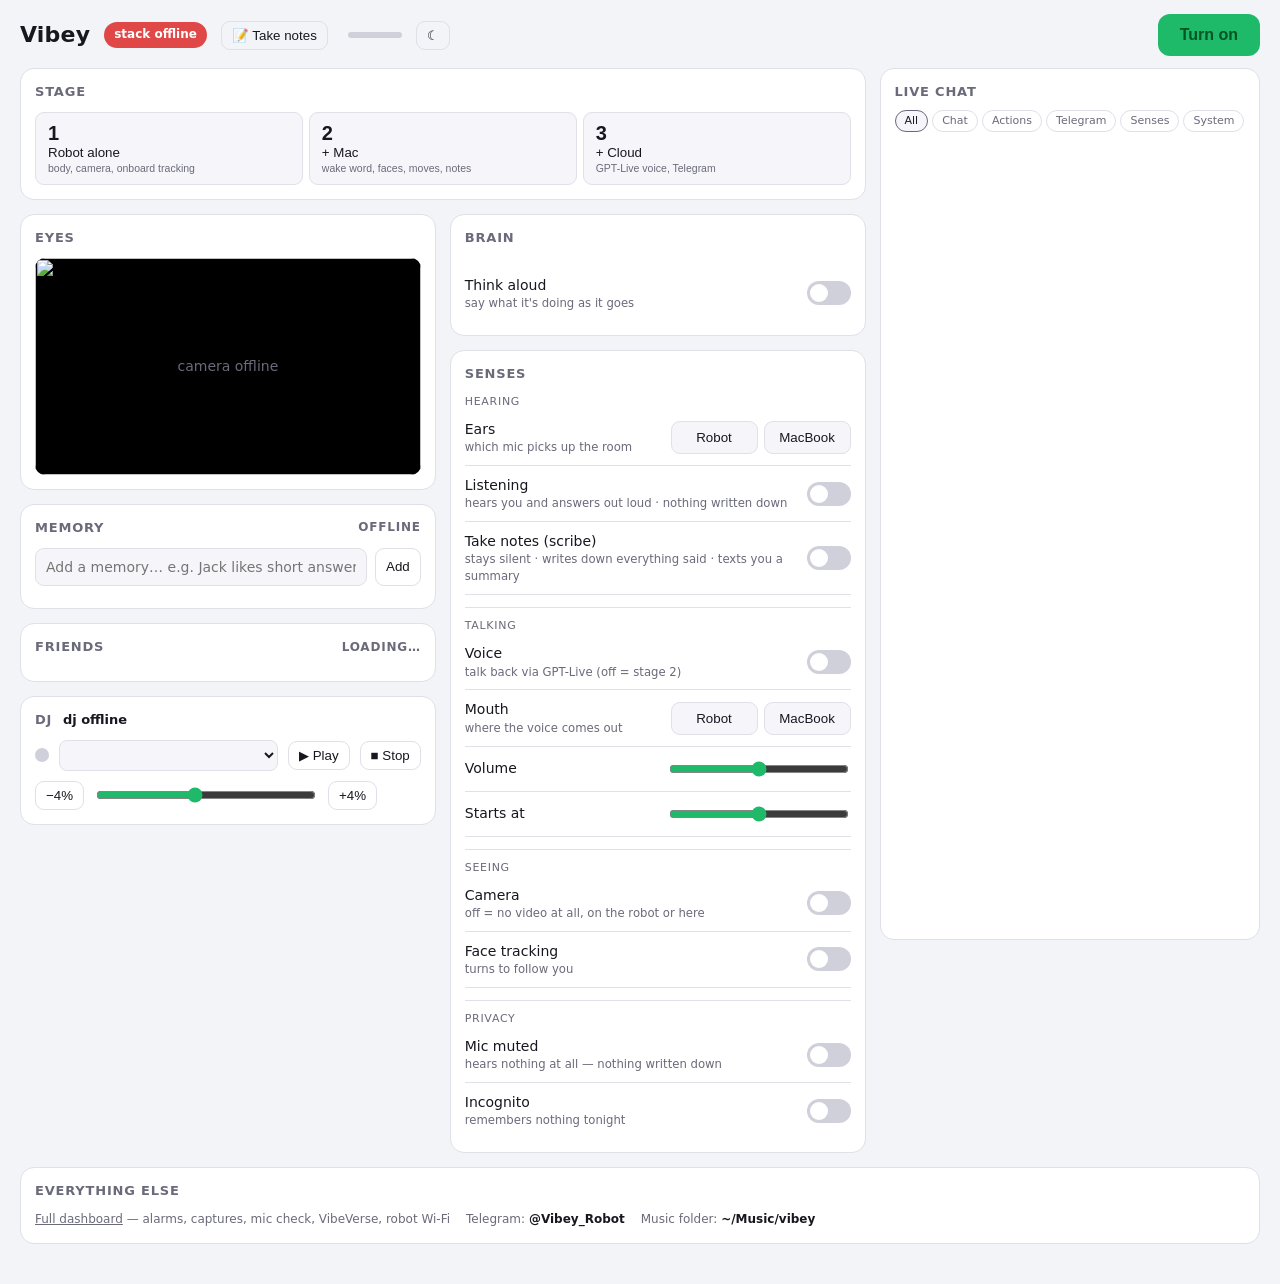
==== commit 88009b75: "Camera switch: off closes the camera session and stops robot face tracking Co-Authored-By: Claude Op" ====
--- a/control.html
+++ b/control.html
@@ -223,6 +223,7 @@
     <div class=row><div class=l>Starts at<small id=svolv></small></div><input type=range id=svol min=0 max=100 step=5></div>
 
     <div class=grp>Seeing</div>
+    <div class=row><div class=l>Camera<small>off = no video at all, on the robot or here</small></div><button class=sw data-dial=camera></button></div>
     <div class=row><div class=l>Face tracking<small>turns to follow you</small></div><button class=sw data-dial=face_tracking></button></div>
 
     <div class=grp>Privacy</div>
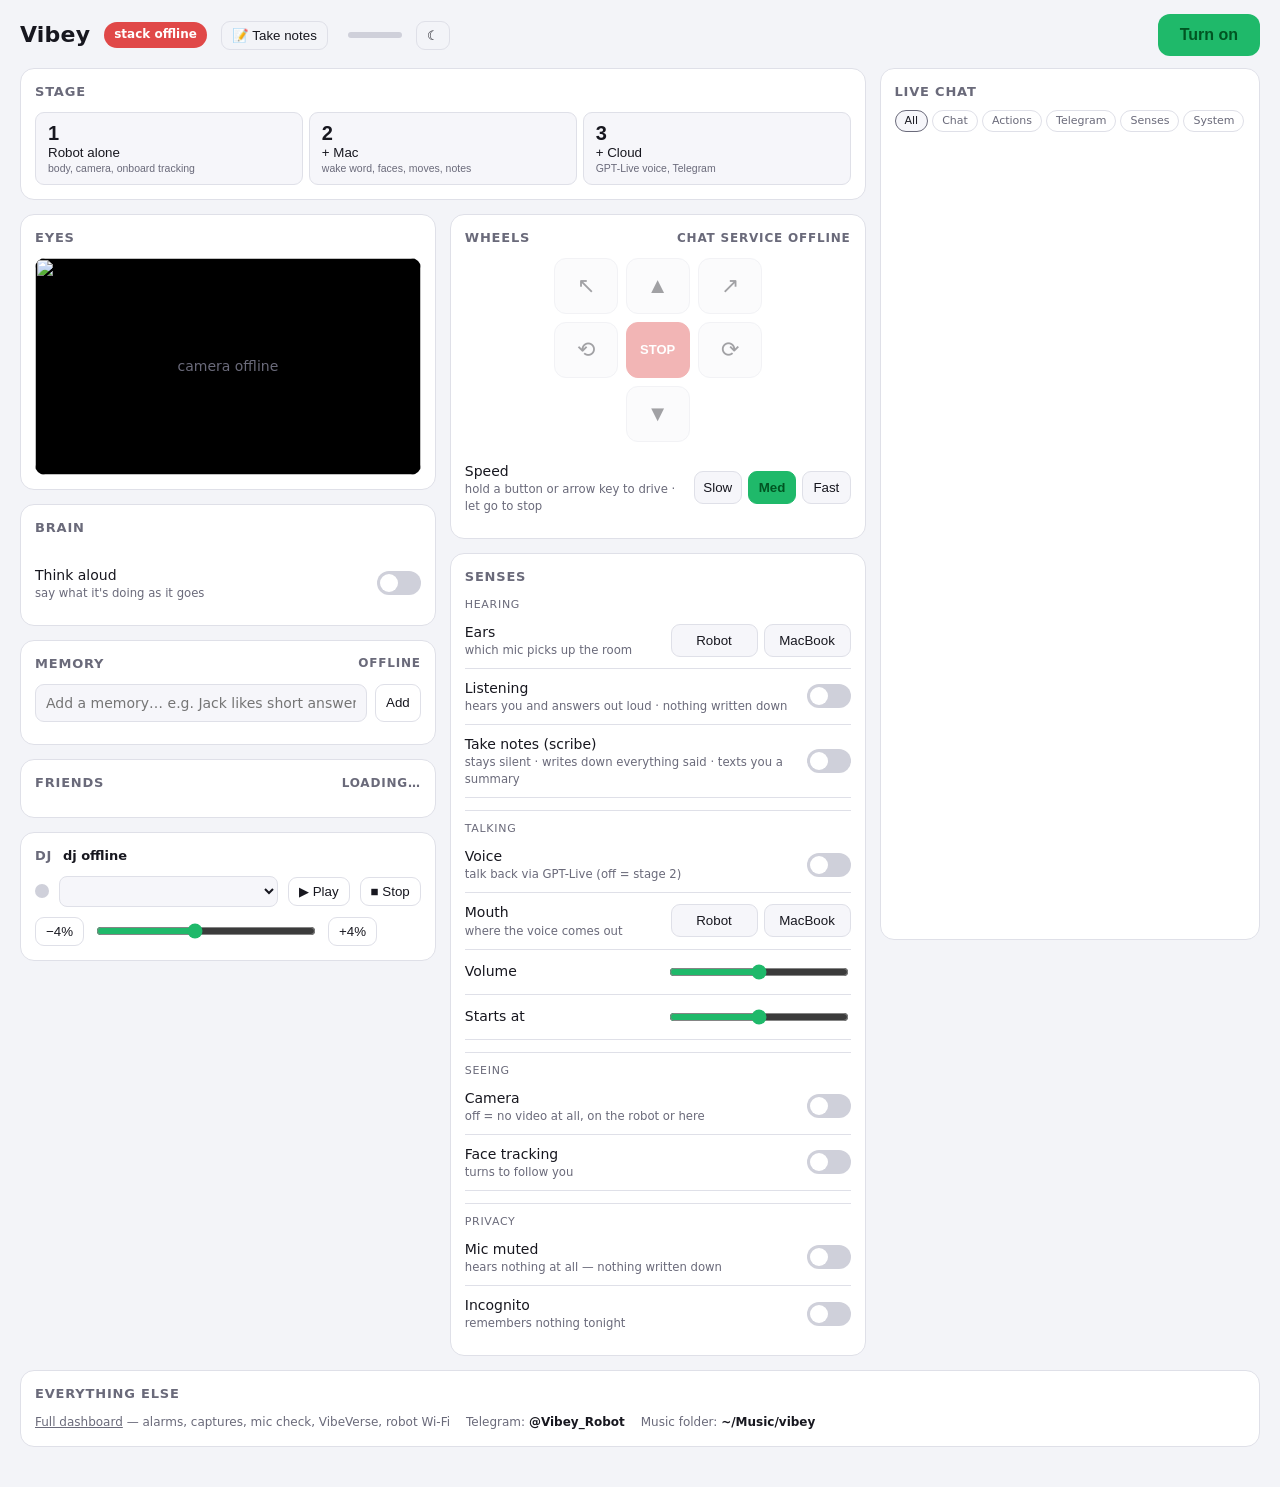
==== commit a410d493: "App: Wheels panel to drive the Wave Rover from the Vibey app Hold-to-drive pad plus WASD/arrow keys," ====
--- a/control.html
+++ b/control.html
@@ -18,6 +18,10 @@
   .pill.offline { background:var(--bad); color:#fff }
   .big { margin-left:auto; padding:12px 22px; border-radius:12px; border:0; font-size:16px; font-weight:700; cursor:pointer; color:#052; background:var(--on) }
   .big.off { background:var(--bad); color:#fff }
+  #powerprog { margin:0 0 14px; padding:10px 14px; border-radius:12px; border:1px solid var(--line); background:var(--panel); font-size:14px; line-height:1.7 }
+  #powerprog[hidden] { display:none }
+  #powerprog .st-doing { color:var(--warn) } #powerprog .st-ok { color:var(--on) } #powerprog .st-todo { color:var(--dim) }
+  #powerprog .st-fail { color:var(--bad); font-weight:700 } #powerprog .why { margin-top:4px; color:var(--bad); font-weight:600 }
   .grid { display:grid; grid-template-columns:repeat(auto-fit,minmax(320px,1fr)); gap:14px }
   .panel { background:var(--panel); border:1px solid var(--line); border-radius:14px; padding:14px }
   .panel.wide { grid-column:1/-1 }
@@ -86,6 +90,11 @@
   .kv { display:flex; gap:16px; flex-wrap:wrap; color:var(--dim); font-size:12px } .kv b { color:var(--text) }
   .ghost { background:transparent; border:1px solid var(--line); color:var(--text); border-radius:9px; padding:6px 10px; cursor:pointer }
   .ghost:hover { border-color:var(--dim) }
+  .pad { display:grid; grid-template-columns:repeat(3,64px); grid-template-rows:repeat(3,56px); gap:8px; justify-content:center; margin:6px 0 10px; touch-action:none; user-select:none; -webkit-user-select:none }
+  .pad button { border-radius:12px; border:1px solid var(--line); background:var(--field); color:var(--text); font-size:22px; cursor:pointer }
+  .pad button.held { background:var(--on); color:#052; border-color:var(--on) }
+  .pad button.stop { background:var(--bad); color:#fff; border-color:var(--bad); font-size:13px; font-weight:700 }
+  .pad:has(button:disabled) { opacity:.4 }
   /* Group headings inside a panel: which sense a row belongs to, so "listening"
      and "take notes" can't read as two names for the same thing. */
   .grp { font-size:11px; text-transform:uppercase; letter-spacing:.7px; color:var(--dim);
@@ -174,6 +183,7 @@
   <button class=ghost id=theme title="Light / dark" aria-label="Toggle light or dark mode">☾</button>
   <button class=big id=power>Turn on</button>
 </header>
+<div id=powerprog hidden></div>
 
 <div class=grid id=grid>
 
@@ -200,6 +210,22 @@
       <canvas id=fov width=960 height=540></canvas>
       <div class=noc id=noc>camera offline</div>
     </div>
+  </div>
+
+  <div class=panel id=p-wheels>
+    <h2><span>Wheels</span><span class=sub id=wheelsub>checking…</span></h2>
+    <div class=pad id=pad>
+      <button data-a=left title="Arc left (A + W)">↖</button>
+      <button data-a=forward title="Forward (W or ↑)">▲</button>
+      <button data-a=right title="Arc right (D + W)">↗</button>
+      <button data-a=spin_left title="Spin left (A or ←)">⟲</button>
+      <button class=stop id=padstop title="Stop (space)">STOP</button>
+      <button data-a=spin_right title="Spin right (D or →)">⟳</button>
+      <span></span>
+      <button data-a=back title="Back (S or ↓)">▼</button>
+      <span></span>
+    </div>
+    <div class=row><div class=l>Speed<small>hold a button or arrow key to drive · let go to stop</small></div><div class=seg id=wspeed style="width:200px"><button data-s=slow>Slow</button><button data-s=medium>Med</button><button data-s=fast>Fast</button></div></div>
   </div>
 
   <div class=panel id=p-brain>
@@ -287,6 +313,10 @@
 async function pollOnce(){
   chat=await j('/chatstate'); dials=await j('/dials'); brainInfo=await j('/brain');
   if(chat&&want.power!==null){ const awakeNow=!chat.asleep&&!chat.off; if(awakeNow===want.power||stale()) want.power=null; }
+  // A power-on that stopped is finished: stop saying "waking up…" and show why.
+  const pp=chat&&chat.power_progress;
+  if(pp&&pp.error&&!chat.turning&&want.power===true&&pp.at*1000>=want.at-2000) want.power=null;
+  paintProgress(pp);
   if(brainInfo&&want.brain&&(brainInfo.brain===want.brain||stale())) want.brain=null;
   if(dials) for(const k of Object.keys(want.dials)){ if(dials[k]===want.dials[k]||stale()) delete want.dials[k]; }
   const st=$('status'), p=$('power');
@@ -350,6 +380,18 @@
 document.querySelectorAll('#mic button').forEach(b=>b.onclick=async()=>{ want.dials.mic_source=b.dataset.mic; want.at=Date.now(); poll(); const r=await j('/dials',{mic_source:b.dataset.mic}); if(!r||r.error) delete want.dials.mic_source; poll(); });
 $('scribe2').onclick=()=>$('scribe').onclick();
 $('scribe').onclick=async()=>{ const on=!(chat&&chat.scribe&&chat.scribe.on); $('scribe').disabled=true; const r=await j('/scribe',{on}); if(r&&r.error) alert(r.error); poll(); };
+// Steps of the last power-on, from the chat service: live while running, the
+// reason kept up for two minutes when a step failed.
+const STEP_ICON={todo:'○',doing:'…',ok:'✓',fail:'✕'};
+function paintProgress(pp){
+  const box=$('powerprog'); const age=pp?Date.now()/1000-pp.at:1e9;
+  if(!pp||(pp.done&&!pp.error&&age>8)||(pp.error&&age>120)){ box.hidden=true; return; }
+  const esc=t=>String(t).replace(/[&<>]/g,x=>({'&':'&amp;','<':'&lt;','>':'&gt;'}[x]));
+  box.hidden=false;
+  box.innerHTML='<b>'+(pp.error?'Turning on stopped':pp.done?'Vibey is on':'Turning on…')+'</b><br>'
+    +pp.steps.map(s=>`<span class=st-${s.state}>${STEP_ICON[s.state]||'○'} ${esc(s.label)}</span>`).join(' &nbsp; ')
+    +(pp.error?`<div class=why>${esc(pp.error)}</div>`:'');
+}
 // Power: disabled the moment it is pressed, and the target comes from a FRESH
 // read of the chat service, not the last poll. Toggling a stale copy is what
 // turned one press into ON, then OFF a few seconds later, then ON again.
@@ -391,8 +433,8 @@
 // panel never changes its height, so packing settles instead of flapping.
 // Wide adds Live chat as its own sticky right column. Re-packed on resize and
 // whenever a panel's height changes (ResizeObserver).
-const ORDER=['p-stage','p-log','p-eyes','p-memory','p-brain','p-senses','p-dj','p-friends','p-else'];
-const PACK=['p-eyes','p-brain','p-senses','p-memory','p-friends','p-dj'];
+const ORDER=['p-stage','p-log','p-eyes','p-wheels','p-memory','p-brain','p-senses','p-dj','p-friends','p-else'];
+const PACK=['p-eyes','p-wheels','p-brain','p-senses','p-memory','p-friends','p-dj'];
 let layoutMode=0, packKey='', packRaf=0;
 const PNL=Object.fromEntries(ORDER.map(id=>[id,document.getElementById(id)])), $p=id=>PNL[id]; // cached: detached panels aren't findable by id
 const div=(cls,...kids)=>{ const d=document.createElement('div'); d.className=cls; kids.forEach(k=>d.appendChild(k)); return d; };
@@ -413,6 +455,45 @@
 const repack=()=>{ cancelAnimationFrame(packRaf); packRaf=requestAnimationFrame(layout); };
 layout(); addEventListener('resize',repack); document.addEventListener('focusout',()=>setTimeout(repack,50));
 if(window.ResizeObserver){ const ro=new ResizeObserver(repack); PACK.forEach(id=>ro.observe($p(id))); }
+
+// ---- wheels ---------------------------------------------------------------
+// Hold to drive. While a pad button or key is down this re-sends the move
+// every 250ms; the chat service keeps the rover going only ~0.6s per call, so
+// letting go, switching windows or a dropped request all end in a stop.
+(()=>{ let speed='medium', act=null, timer=null;
+  try{ speed=localStorage.getItem('vibey.wspeed')||speed; }catch(_){}
+  const paintSpeed=()=>document.querySelectorAll('#wspeed button').forEach(b=>b.classList.toggle('on',b.dataset.s===speed));
+  paintSpeed();
+  $('wspeed').onclick=e=>{ const b=e.target.closest('button'); if(!b) return; speed=b.dataset.s; paintSpeed();
+    try{ localStorage.setItem('vibey.wspeed',speed); }catch(_){} };
+  const paint=()=>document.querySelectorAll('#pad button[data-a]').forEach(b=>b.classList.toggle('held',b.dataset.a===act));
+  const send=()=>{ if(act) j('/rover',{action:act,speed}).then(r=>{ if(r&&!r.ok&&r.result) $('wheelsub').textContent=r.result; }); };
+  const go=a=>{ if(act===a) return; act=a; paint(); send(); clearInterval(timer); timer=setInterval(send,250); };
+  const letGo=()=>{ if(!act) return; act=null; paint(); clearInterval(timer); j('/rover/release',{}); };
+  const halt=()=>{ act=null; paint(); clearInterval(timer); j('/rover/stop',{}); };
+  const pad=$('pad');
+  pad.addEventListener('pointerdown',e=>{ const b=e.target.closest('button'); if(!b||b.disabled) return; e.preventDefault();
+    if(b.id==='padstop') return halt(); try{ b.setPointerCapture(e.pointerId); }catch(_){} go(b.dataset.a); });
+  ['pointerup','pointercancel','lostpointercapture'].forEach(t=>pad.addEventListener(t,letGo));
+  addEventListener('blur',letGo); document.addEventListener('visibilitychange',()=>{ if(document.hidden) letGo(); });
+  // Keyboard: WASD or arrows; W+A / W+D arc; space stops. Ignored while typing.
+  const keys=new Set(), K={w:'f',arrowup:'f',s:'b',arrowdown:'b',a:'l',arrowleft:'l',d:'r',arrowright:'r'};
+  const fromKeys=()=>{ const f=keys.has('f'), b=keys.has('b'), l=keys.has('l'), r=keys.has('r');
+    if(f&&l) return 'left'; if(f&&r) return 'right'; if(f) return 'forward'; if(b) return 'back';
+    if(l) return 'spin_left'; if(r) return 'spin_right'; return null; };
+  const typing=()=>{ const a=document.activeElement; return a&&(/^(INPUT|TEXTAREA|SELECT)$/.test(a.tagName)||a.isContentEditable); };
+  addEventListener('keydown',e=>{ if(typing()||e.metaKey||e.ctrlKey||e.altKey||$('pad').querySelector(':disabled')) return;
+    const k=e.key.toLowerCase();
+    if(k===' '&&act){ e.preventDefault(); keys.clear(); return halt(); }
+    if(!K[k]) return; e.preventDefault(); keys.add(K[k]); const a=fromKeys(); if(a) go(a); });
+  addEventListener('keyup',e=>{ const k=K[e.key.toLowerCase()]; if(!k) return; keys.delete(k);
+    const a=fromKeys(); if(a) go(a); else letGo(); });
+  async function wheels(){ const r=await j('/rover'); const off=!r||!r.connected;
+    pad.querySelectorAll('button').forEach(b=>b.disabled=off&&b.id!=='padstop');
+    $('wheelsub').textContent=!r?'chat service offline':!r.connected?'no rover set (ROVER_URL)':r.online===false?'rover not answering':
+      (r.riding?'riding · ':'')+(r.volts?r.volts+' V':'connected'); }
+  wheels(); setInterval(wheels,10000);
+})();
 
 // ---- eyes -----------------------------------------------------------------
 // Two ways to see. MJPEG from the camera bridge (:8771) is the default: works
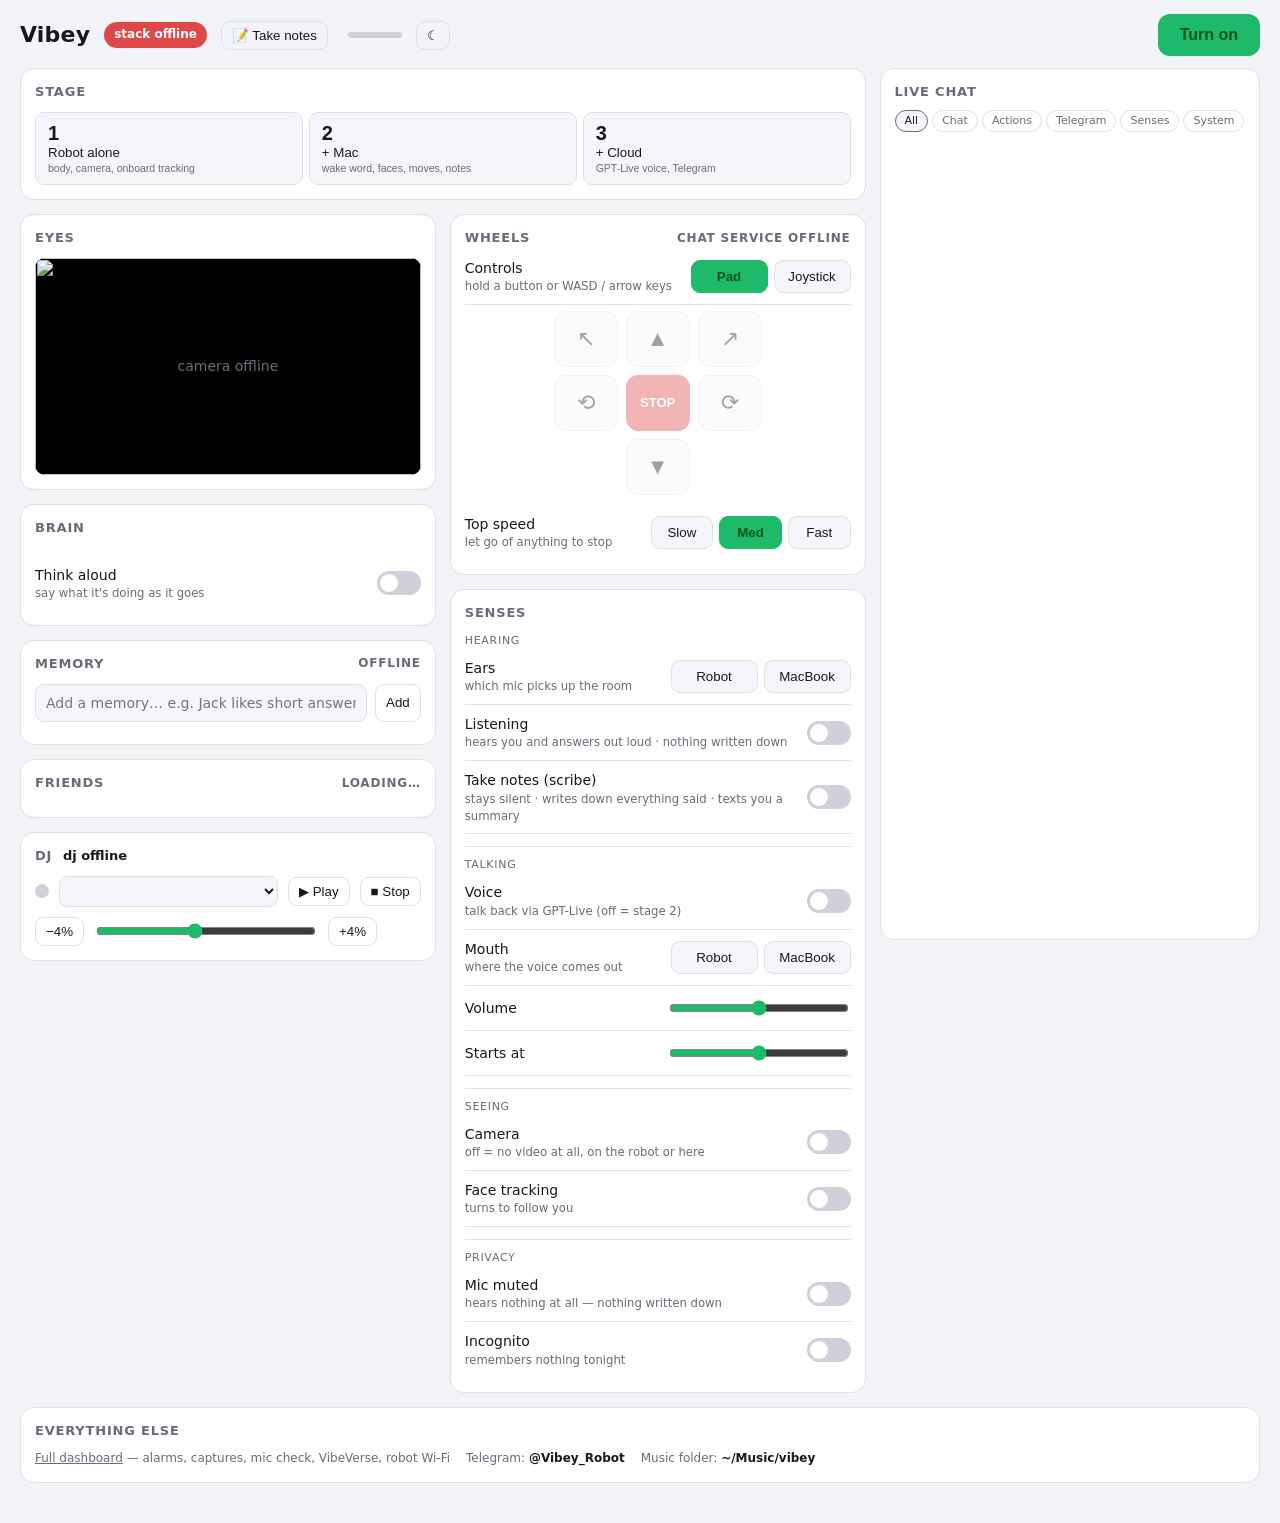
==== commit a0538b04: "App: joystick and game controller for the rover The Wheels panel gets a Pad / Joystick switch. The j" ====
--- a/control.html
+++ b/control.html
@@ -95,6 +95,15 @@
   .pad button.held { background:var(--on); color:#052; border-color:var(--on) }
   .pad button.stop { background:var(--bad); color:#fff; border-color:var(--bad); font-size:13px; font-weight:700 }
   .pad:has(button:disabled) { opacity:.4 }
+  .stickwrap { display:flex; align-items:center; justify-content:center; gap:14px; margin:6px 0 10px }
+  .stick { position:relative; width:180px; height:180px; border-radius:50%; background:var(--field); border:1px solid var(--line); touch-action:none; cursor:grab; flex:none }
+  .stick::before,.stick::after { content:""; position:absolute; background:var(--line) }
+  .stick::before { left:50%; top:12px; bottom:12px; width:1px } .stick::after { top:50%; left:12px; right:12px; height:1px }
+  .stick .knob { position:absolute; left:50%; top:50%; width:64px; height:64px; margin:-32px 0 0 -32px; border-radius:50%; background:var(--off); border:2px solid var(--line); z-index:1; pointer-events:none }
+  .stick.held { cursor:grabbing } .stick.held .knob { background:var(--on); border-color:var(--on) }
+  .stick.dis { opacity:.4; cursor:default }
+  .stickwrap .stop { width:64px; height:56px; border-radius:12px; border:0; background:var(--bad); color:#fff; font-weight:700; cursor:pointer }
+  [hidden] { display:none !important }
   /* Group headings inside a panel: which sense a row belongs to, so "listening"
      and "take notes" can't read as two names for the same thing. */
   .grp { font-size:11px; text-transform:uppercase; letter-spacing:.7px; color:var(--dim);
@@ -214,6 +223,11 @@
 
   <div class=panel id=p-wheels>
     <h2><span>Wheels</span><span class=sub id=wheelsub>checking…</span></h2>
+    <div class=row style="padding-top:0"><div class=l>Controls<small id=padhint>hold a button or WASD / arrow keys</small></div><div class=seg id=wmode style="width:160px"><button data-m=pad>Pad</button><button data-m=stick>Joystick</button></div></div>
+    <div class=stickwrap id=stickwrap hidden>
+      <div class=stick id=stick><div class=knob id=knob></div></div>
+      <button class=stop id=stickstop title="Stop (space)">STOP</button>
+    </div>
     <div class=pad id=pad>
       <button data-a=left title="Arc left (A + W)">↖</button>
       <button data-a=forward title="Forward (W or ↑)">▲</button>
@@ -225,7 +239,7 @@
       <button data-a=back title="Back (S or ↓)">▼</button>
       <span></span>
     </div>
-    <div class=row><div class=l>Speed<small>hold a button or arrow key to drive · let go to stop</small></div><div class=seg id=wspeed style="width:200px"><button data-s=slow>Slow</button><button data-s=medium>Med</button><button data-s=fast>Fast</button></div></div>
+    <div class=row><div class=l>Top speed<small>let go of anything to stop</small></div><div class=seg id=wspeed style="width:200px"><button data-s=slow>Slow</button><button data-s=medium>Med</button><button data-s=fast>Fast</button></div></div>
   </div>
 
   <div class=panel id=p-brain>
@@ -484,14 +498,53 @@
   const typing=()=>{ const a=document.activeElement; return a&&(/^(INPUT|TEXTAREA|SELECT)$/.test(a.tagName)||a.isContentEditable); };
   addEventListener('keydown',e=>{ if(typing()||e.metaKey||e.ctrlKey||e.altKey||$('pad').querySelector(':disabled')) return;
     const k=e.key.toLowerCase();
-    if(k===' '&&act){ e.preventDefault(); keys.clear(); return halt(); }
+    if(k===' '&&(act||vec)){ e.preventDefault(); keys.clear(); if(vec){ vec=null; clearInterval(vtimer); vtimer=null; } return halt(); }
     if(!K[k]) return; e.preventDefault(); keys.add(K[k]); const a=fromKeys(); if(a) go(a); });
   addEventListener('keyup',e=>{ const k=K[e.key.toLowerCase()]; if(!k) return; keys.delete(k);
     const a=fromKeys(); if(a) go(a); else letGo(); });
   async function wheels(){ const r=await j('/rover'); const off=!r||!r.connected;
-    pad.querySelectorAll('button').forEach(b=>b.disabled=off&&b.id!=='padstop');
+    pad.querySelectorAll('button').forEach(b=>b.disabled=off&&b.id!=='padstop'); stick.classList.toggle('dis',off);
     $('wheelsub').textContent=!r?'chat service offline':!r.connected?'no rover set (ROVER_URL)':r.online===false?'rover not answering':
       (r.riding?'riding · ':'')+(r.volts?r.volts+' V':'connected'); }
+  // Joystick: drag anywhere in the circle. Up is forward, sideways steers,
+  // and the two blend like a game: each wheel = forward ± turn.
+  let mode='pad'; try{ mode=localStorage.getItem('vibey.wmode')||mode; }catch(_){}
+  const paintMode=()=>{ document.querySelectorAll('#wmode button').forEach(b=>b.classList.toggle('on',b.dataset.m===mode));
+    $('pad').hidden=mode!=='pad'; $('stickwrap').hidden=mode!=='stick';
+    $('padhint').textContent=mode==='pad'?'hold a button or WASD / arrow keys':'drag the knob · or plug in a game controller'; };
+  paintMode();
+  $('wmode').onclick=e=>{ const b=e.target.closest('button'); if(!b) return; letGo(); mode=b.dataset.m; paintMode();
+    try{ localStorage.setItem('vibey.wmode',mode); }catch(_){} repack(); };
+  let vec=null, vtimer=null;
+  const mix=(x,y)=>{ const m=Math.hypot(x,y); if(m<0.12) return null;              // dead zone
+    let l=y+x, r=y-x; const k=Math.max(1,Math.abs(l),Math.abs(r)); return [l/k,r/k]; };
+  const sendVec=()=>{ if(vec) j('/rover',{left:+vec[0].toFixed(2),right:+vec[1].toFixed(2),speed}); };
+  const steer=(x,y)=>{ const v=mix(x,y);
+    if(!v){ if(vec){ vec=null; clearInterval(vtimer); vtimer=null; j('/rover/release',{}); } return; }
+    const fresh=!vec; vec=v; if(fresh){ sendVec(); vtimer=setInterval(sendVec,150); } };
+  const stick=$('stick'), knob=$('knob'); let sp=null;
+  const place=(dx,dy)=>{ knob.style.transform=`translate(${dx}px,${dy}px)`; };
+  const fromPtr=e=>{ const r=stick.getBoundingClientRect(), R=r.width/2-32;
+    let dx=e.clientX-r.left-r.width/2, dy=e.clientY-r.top-r.height/2; const m=Math.hypot(dx,dy);
+    if(m>R){ dx*=R/m; dy*=R/m; } place(dx,dy); steer(dx/R,-dy/R); };
+  stick.addEventListener('pointerdown',e=>{ if(stick.classList.contains('dis')) return; e.preventDefault(); sp=e.pointerId;
+    try{ stick.setPointerCapture(sp); }catch(_){} stick.classList.add('held'); fromPtr(e); });
+  stick.addEventListener('pointermove',e=>{ if(e.pointerId===sp) fromPtr(e); });
+  const stickUp=()=>{ if(sp===null) return; sp=null; stick.classList.remove('held'); place(0,0); steer(0,0); };
+  ['pointerup','pointercancel','lostpointercapture'].forEach(t=>stick.addEventListener(t,stickUp));
+  $('stickstop').onclick=()=>{ stickUp(); vec=null; clearInterval(vtimer); vtimer=null; halt(); };
+  addEventListener('blur',stickUp);
+  // Game controller (Xbox, PlayStation, Switch Pro over Bluetooth): left stick
+  // drives, B / circle stops. Browsers only report it after a button press.
+  let pad0=null;
+  addEventListener('gamepadconnected',e=>{ pad0=e.gamepad.index; $('wheelsub').textContent='🎮 controller ready'; padLoop(); });
+  addEventListener('gamepaddisconnected',()=>{ pad0=null; steer(0,0); });
+  function padLoop(){ if(pad0===null) return; const g=(navigator.getGamepads()||[])[pad0];
+    if(g&&!stick.classList.contains('dis')&&sp===null){
+      if(g.buttons[1]&&g.buttons[1].pressed){ if(vec){ vec=null; clearInterval(vtimer); vtimer=null; halt(); } }
+      else steer(g.axes[0]||0,-(g.axes[1]||0));
+      if(mode==='stick'){ const R=58; place((g.axes[0]||0)*R,(g.axes[1]||0)*R); } }
+    requestAnimationFrame(padLoop); }
   wheels(); setInterval(wheels,10000);
 })();
 
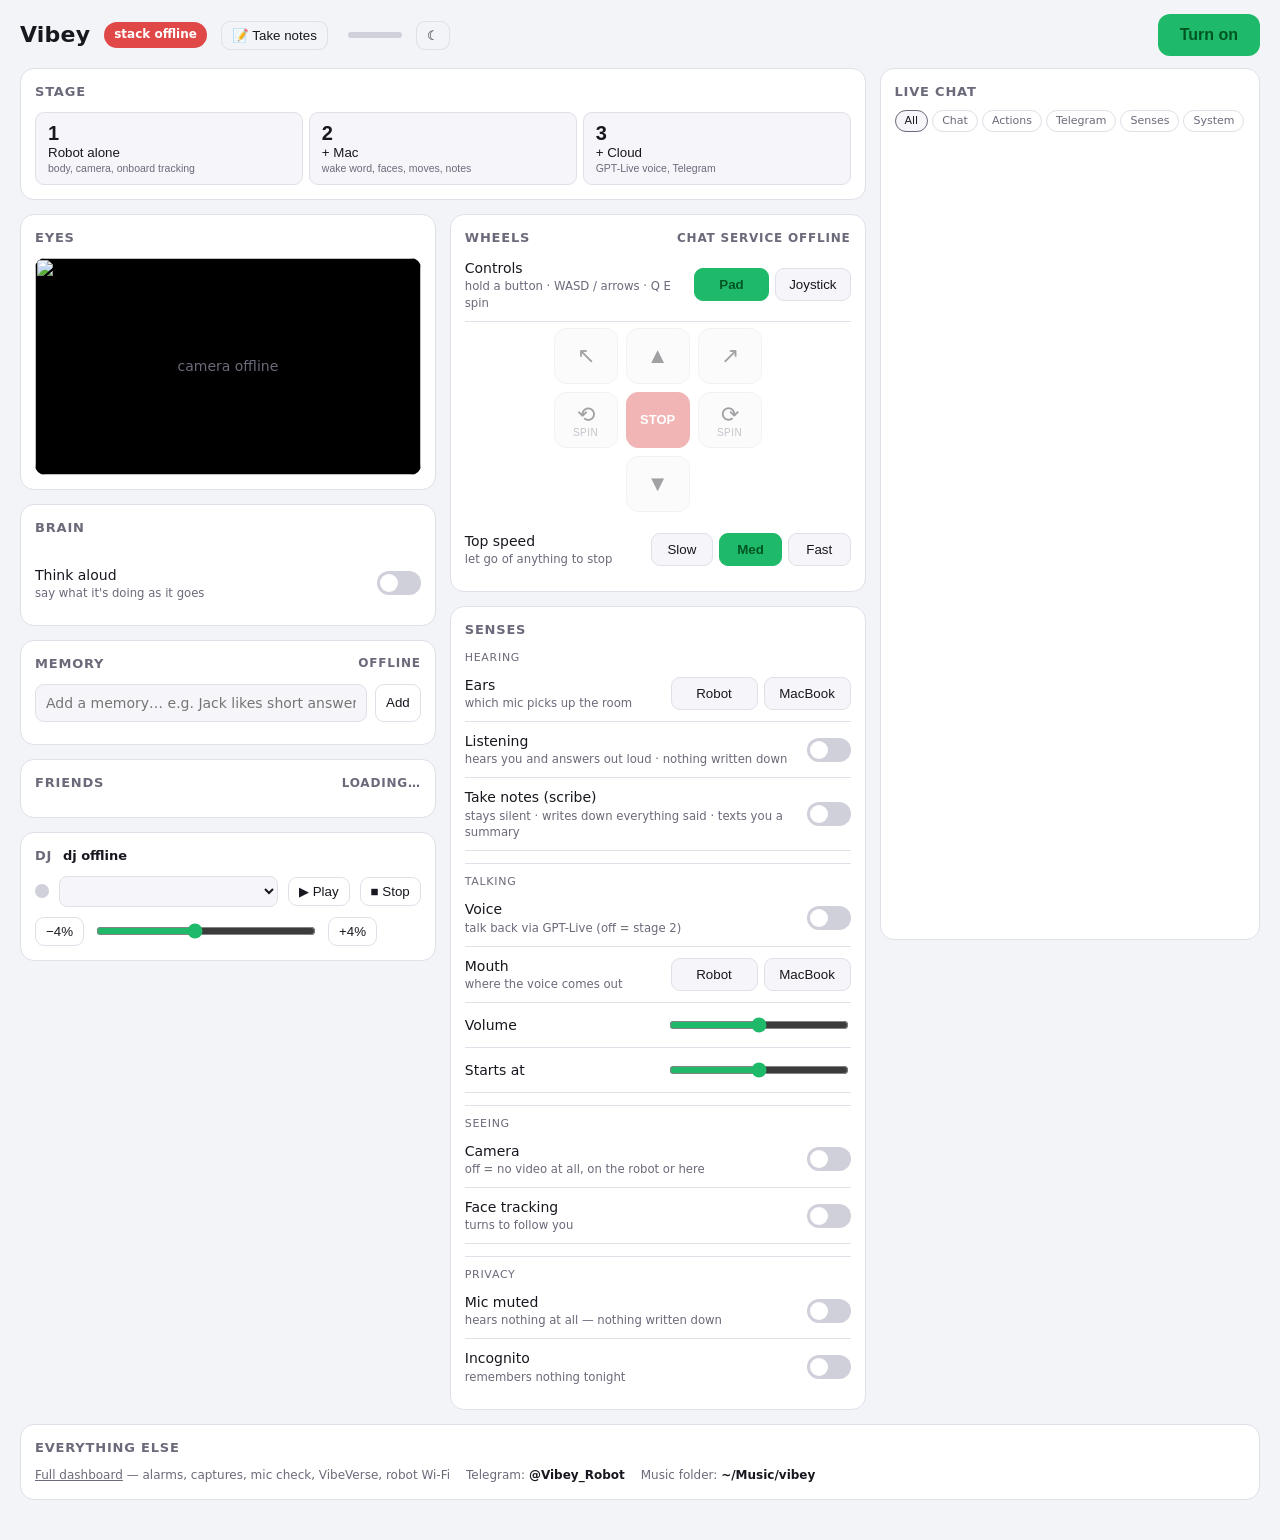
==== commit 8e9c6a8e: "Rover: spins actually turn; spin labels and Q/E keys Turning in place drags the tyres sideways and n" ====
--- a/control.html
+++ b/control.html
@@ -92,6 +92,8 @@
   .ghost:hover { border-color:var(--dim) }
   .pad { display:grid; grid-template-columns:repeat(3,64px); grid-template-rows:repeat(3,56px); gap:8px; justify-content:center; margin:6px 0 10px; touch-action:none; user-select:none; -webkit-user-select:none }
   .pad button { border-radius:12px; border:1px solid var(--line); background:var(--field); color:var(--text); font-size:22px; cursor:pointer }
+  .pad button .pl { display:block; font-size:10px; line-height:1; color:var(--dim); text-transform:uppercase; letter-spacing:.5px }
+  .pad button.held .pl { color:inherit }
   .pad button.held { background:var(--on); color:#052; border-color:var(--on) }
   .pad button.stop { background:var(--bad); color:#fff; border-color:var(--bad); font-size:13px; font-weight:700 }
   .pad:has(button:disabled) { opacity:.4 }
@@ -223,7 +225,7 @@
 
   <div class=panel id=p-wheels>
     <h2><span>Wheels</span><span class=sub id=wheelsub>checking…</span></h2>
-    <div class=row style="padding-top:0"><div class=l>Controls<small id=padhint>hold a button or WASD / arrow keys</small></div><div class=seg id=wmode style="width:160px"><button data-m=pad>Pad</button><button data-m=stick>Joystick</button></div></div>
+    <div class=row style="padding-top:0"><div class=l>Controls<small id=padhint>hold a button · WASD / arrows · Q E spin</small></div><div class=seg id=wmode style="width:160px"><button data-m=pad>Pad</button><button data-m=stick>Joystick</button></div></div>
     <div class=stickwrap id=stickwrap hidden>
       <div class=stick id=stick><div class=knob id=knob></div></div>
       <button class=stop id=stickstop title="Stop (space)">STOP</button>
@@ -232,9 +234,9 @@
       <button data-a=left title="Arc left (A + W)">↖</button>
       <button data-a=forward title="Forward (W or ↑)">▲</button>
       <button data-a=right title="Arc right (D + W)">↗</button>
-      <button data-a=spin_left title="Spin left (A or ←)">⟲</button>
+      <button data-a=spin_left title="Spin in place left (Q, or A / ←)">⟲<small class=pl>spin</small></button>
       <button class=stop id=padstop title="Stop (space)">STOP</button>
-      <button data-a=spin_right title="Spin right (D or →)">⟳</button>
+      <button data-a=spin_right title="Spin in place right (E, or D / →)">⟳<small class=pl>spin</small></button>
       <span></span>
       <button data-a=back title="Back (S or ↓)">▼</button>
       <span></span>
@@ -491,8 +493,9 @@
   ['pointerup','pointercancel','lostpointercapture'].forEach(t=>pad.addEventListener(t,letGo));
   addEventListener('blur',letGo); document.addEventListener('visibilitychange',()=>{ if(document.hidden) letGo(); });
   // Keyboard: WASD or arrows; W+A / W+D arc; space stops. Ignored while typing.
-  const keys=new Set(), K={w:'f',arrowup:'f',s:'b',arrowdown:'b',a:'l',arrowleft:'l',d:'r',arrowright:'r'};
+  const keys=new Set(), K={w:'f',arrowup:'f',s:'b',arrowdown:'b',a:'l',arrowleft:'l',d:'r',arrowright:'r',q:'ql',e:'qr'};
   const fromKeys=()=>{ const f=keys.has('f'), b=keys.has('b'), l=keys.has('l'), r=keys.has('r');
+    if(keys.has('ql')) return 'spin_left'; if(keys.has('qr')) return 'spin_right';
     if(f&&l) return 'left'; if(f&&r) return 'right'; if(f) return 'forward'; if(b) return 'back';
     if(l) return 'spin_left'; if(r) return 'spin_right'; return null; };
   const typing=()=>{ const a=document.activeElement; return a&&(/^(INPUT|TEXTAREA|SELECT)$/.test(a.tagName)||a.isContentEditable); };
@@ -511,7 +514,7 @@
   let mode='pad'; try{ mode=localStorage.getItem('vibey.wmode')||mode; }catch(_){}
   const paintMode=()=>{ document.querySelectorAll('#wmode button').forEach(b=>b.classList.toggle('on',b.dataset.m===mode));
     $('pad').hidden=mode!=='pad'; $('stickwrap').hidden=mode!=='stick';
-    $('padhint').textContent=mode==='pad'?'hold a button or WASD / arrow keys':'drag the knob · or plug in a game controller'; };
+    $('padhint').textContent=mode==='pad'?'hold a button · WASD / arrows · Q E spin':'push sideways to spin · or plug in a game controller'; };
   paintMode();
   $('wmode').onclick=e=>{ const b=e.target.closest('button'); if(!b) return; letGo(); mode=b.dataset.m; paintMode();
     try{ localStorage.setItem('vibey.wmode',mode); }catch(_){} repack(); };
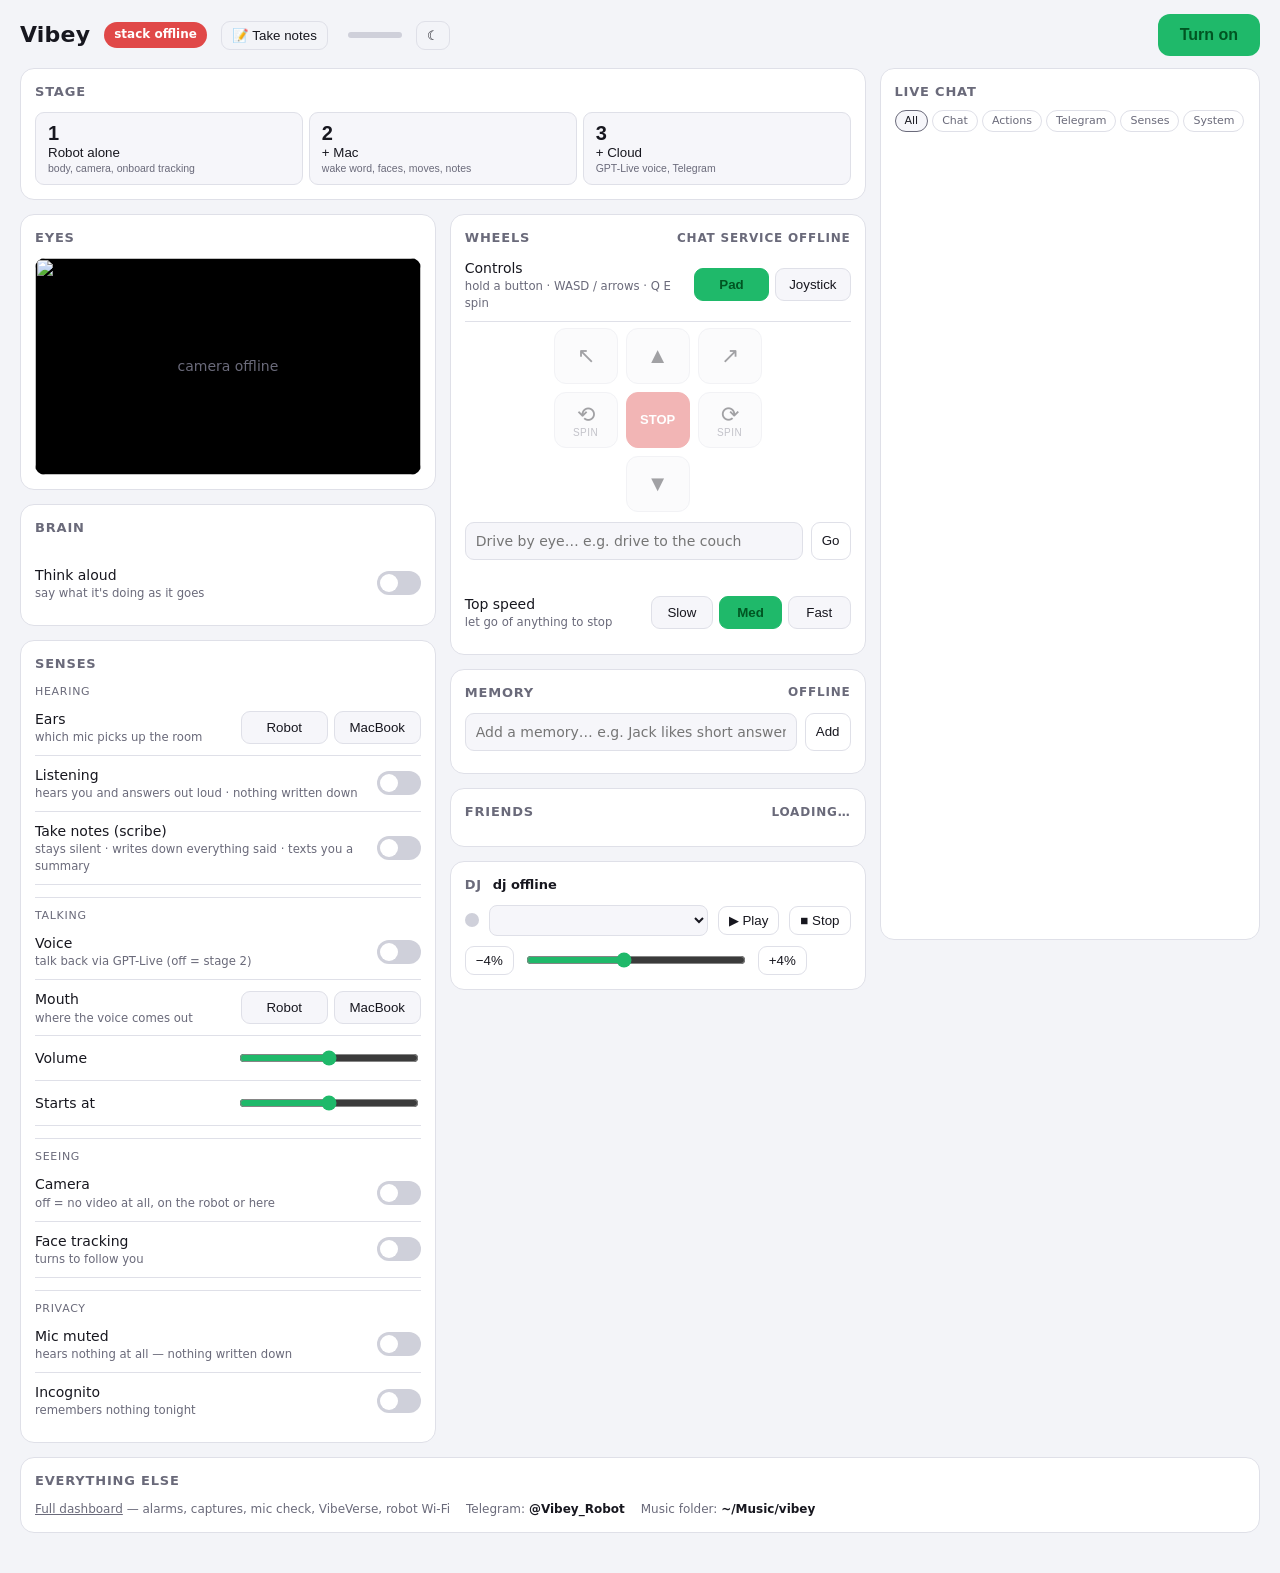
==== commit 1074cfec: "Rover: enough power to roll, and drive by eye Logs showed Vibey picking 'slow' (15%) after 'don't fa" ====
--- a/control.html
+++ b/control.html
@@ -241,6 +241,8 @@
       <button data-a=back title="Back (S or ↓)">▼</button>
       <span></span>
     </div>
+    <form class=memadd id=pilotf style="margin-top:6px"><input id=pilotgoal placeholder="Drive by eye… e.g. drive to the couch" aria-label="Where should Vibey drive"><button class=ghost id=pilotgo>Go</button></form>
+    <div class=sub id=pilotsub style="min-height:1.2em;margin:4px 0 2px"></div>
     <div class=row><div class=l>Top speed<small>let go of anything to stop</small></div><div class=seg id=wspeed style="width:200px"><button data-s=slow>Slow</button><button data-s=medium>Med</button><button data-s=fast>Fast</button></div></div>
   </div>
 
@@ -505,6 +507,14 @@
     if(!K[k]) return; e.preventDefault(); keys.add(K[k]); const a=fromKeys(); if(a) go(a); });
   addEventListener('keyup',e=>{ const k=K[e.key.toLowerCase()]; if(!k) return; keys.delete(k);
     const a=fromKeys(); if(a) go(a); else letGo(); });
+  $('pilotf').onsubmit=async e=>{ e.preventDefault(); const g=$('pilotgoal').value.trim(); if(!g) return;
+    $('pilotsub').textContent='looking…'; const r=await j('/rover/pilot',{goal:g});
+    $('pilotsub').textContent=r&&r.result==='driving'?'driving to '+g+' · STOP or any key takes over':(r&&r.result)||'chat service offline';
+    pilotPoll(); };
+  let pilotT=null;
+  async function pilotPoll(){ clearTimeout(pilotT); const r=await j('/rover'); const pl=r&&r.pilot; if(!pl) return;
+    if(pl.running){ $('pilotsub').textContent=`step ${pl.step}: ${pl.last||'looking…'}`; pilotT=setTimeout(pilotPoll,700); }
+    else if(pl.goal){ $('pilotsub').textContent='done: '+(pl.last||pl.goal); } }
   async function wheels(){ const r=await j('/rover'); const off=!r||!r.connected;
     pad.querySelectorAll('button').forEach(b=>b.disabled=off&&b.id!=='padstop'); stick.classList.toggle('dis',off);
     $('wheelsub').textContent=!r?'chat service offline':!r.connected?'no rover set (ROVER_URL)':r.online===false?'rover not answering':
